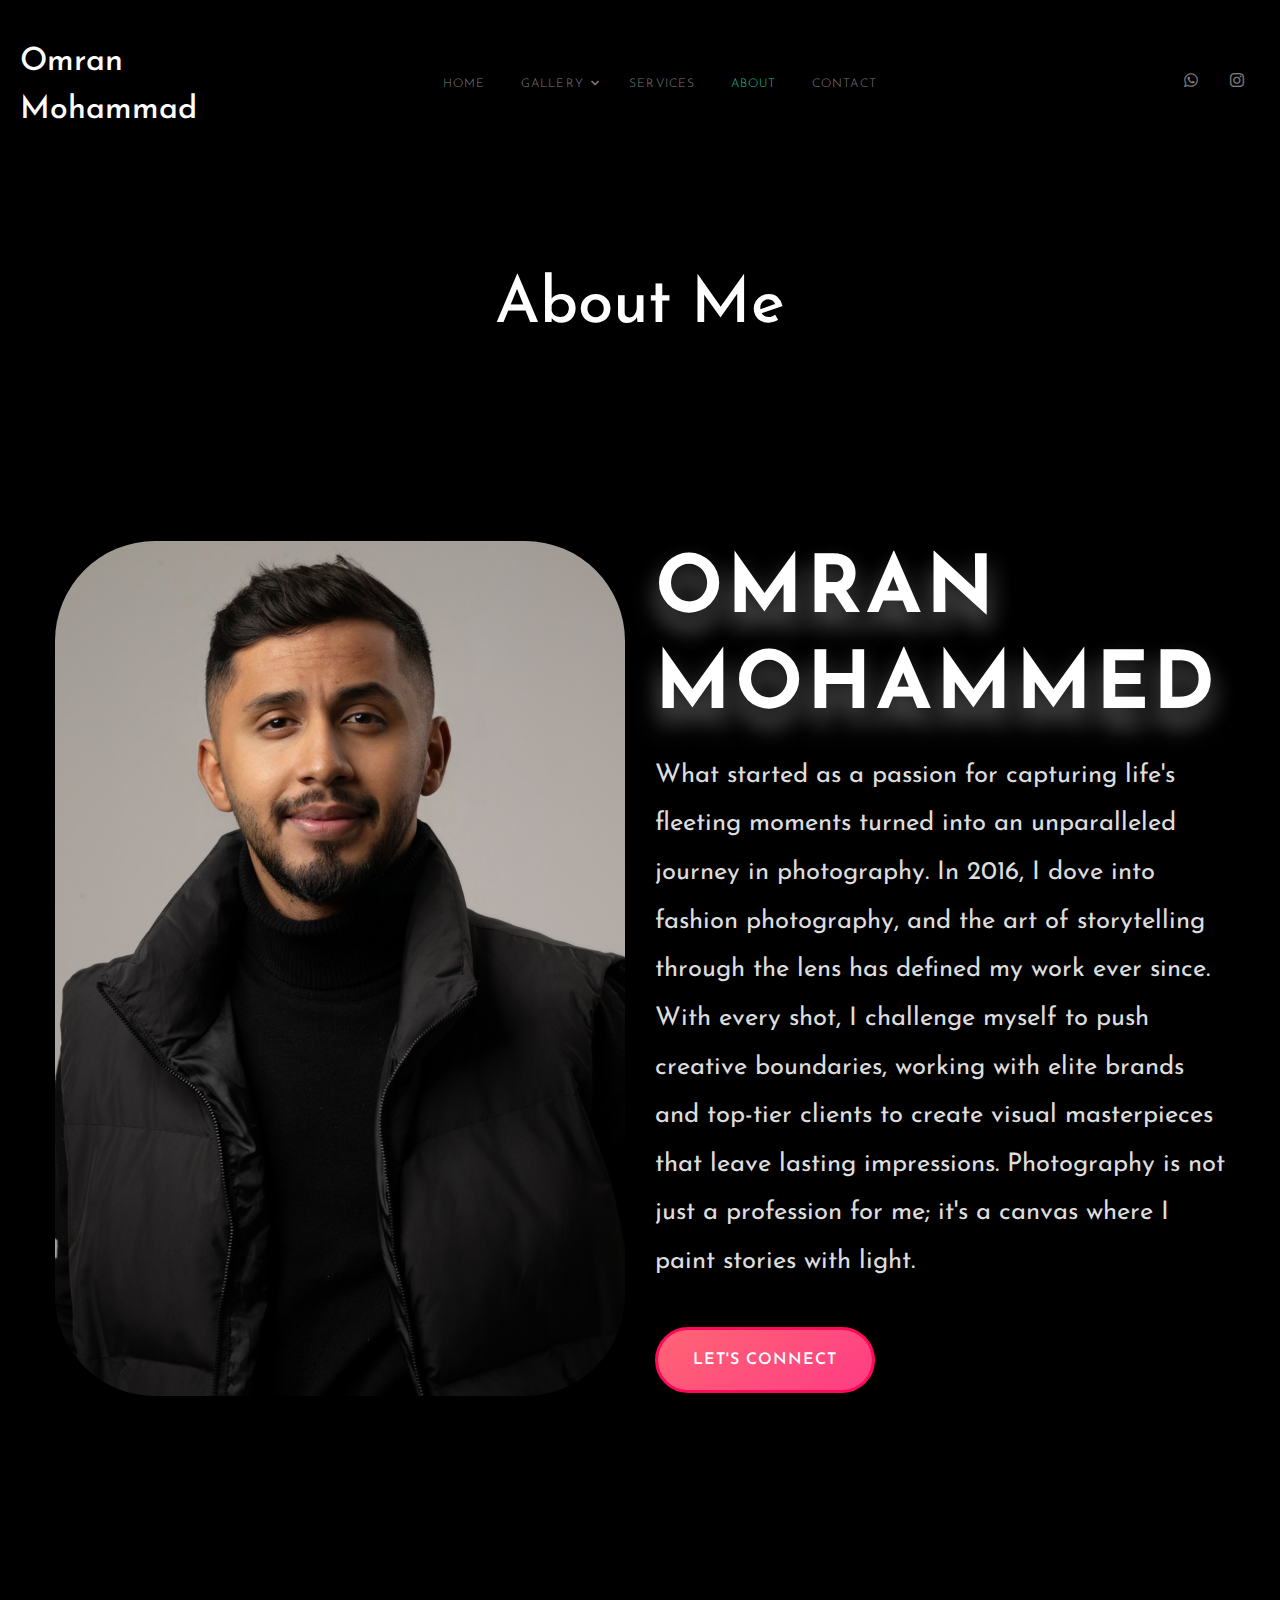
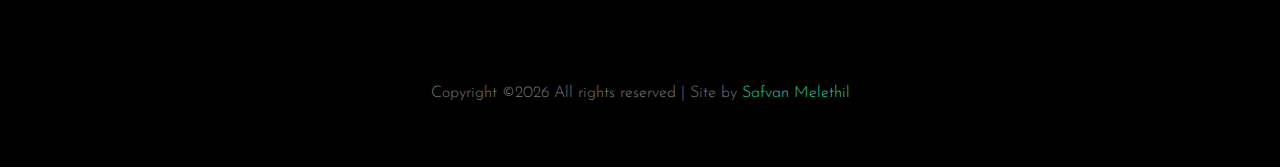
==== about.html @ 6a7360db "first commit" ====
<!DOCTYPE html>
<html lang="en">
<head>
  <title>Omran Mohammad</title>
  <meta charset="utf-8">
  <meta name="viewport" content="width=device-width, initial-scale=1, shrink-to-fit=no">

  <link href="https://fonts.googleapis.com/css2?family=Josefin+Sans:wght@400;700&family=Roboto+Mono:wght@400;700&display=swap" rel="stylesheet">
  <link rel="stylesheet" href="fonts/icomoon/style.css">

  <link rel="stylesheet" href="css/bootstrap.min.css">
  <link rel="stylesheet" href="css/magnific-popup.css">
  <link rel="stylesheet" href="css/jquery-ui.css">
  <link rel="stylesheet" href="css/owl.carousel.min.css">
  <link rel="stylesheet" href="css/owl.theme.default.min.css">

  <link rel="stylesheet" href="css/lightgallery.min.css">    

  <link rel="stylesheet" href="css/bootstrap-datepicker.css">

  <link rel="stylesheet" href="fonts/flaticon/font/flaticon.css">

  <link rel="stylesheet" href="css/swiper.css">

  <link rel="stylesheet" href="css/aos.css">

  <link rel="stylesheet" href="css/style.css">

</head>
<body>

  <div class="site-wrap">

    <div class="site-mobile-menu">
      <div class="site-mobile-menu-header">
        <div class="site-mobile-menu-close mt-3">
          <span class="icon-close2 js-menu-toggle"></span>
        </div>
      </div>
      <div class="site-mobile-menu-body"></div>
    </div>
    



    <header class="site-navbar py-3" role="banner">

      <div class="container-fluid">
        <div class="row align-items-center">

          <div class="col-6 col-xl-2" data-aos="fade-down">
            <h1 class="mb-0"><a href="index.html" class="text-white h2 mb-0">Omran Mohammad</a></h1>
          </div>
          <div class="col-10 col-md-8 d-none d-xl-block" data-aos="fade-down">
            <nav class="site-navigation position-relative text-right text-lg-center" role="navigation">

              <ul class="site-menu js-clone-nav mx-auto d-none d-lg-block">
                <li><a href="index.html">Home</a></li>
                <li class="has-children">
                  <a href="#">Gallery</a>
                  <ul class="dropdown">
                    <li><a href="beauty.html">Beauty</a></li>
                    <li><a href="commercial.html">Commercial</a></li>
                    <li><a href="coverage.html">Coverage</a></li>
                    <li><a href="editorial.html">Editorial</a></li>
                    <li><a href="portrait.html">Portrait</a></li>
                    <li><a href="studio.html">Studio</a></li>

                    
                   
                  </ul>
                </li>
                <li><a href="services.html">Services</a></li>
                <li class="active"><a href="about.html">About</a></li>
                <li><a href="contact.html">Contact</a></li>
              </ul>
            </nav>
          </div>

          <div class="col-6 col-xl-2 text-right" data-aos="fade-down">
            <div class="d-none d-xl-inline-block">
              <ul class="site-menu js-clone-nav ml-auto list-unstyled d-flex text-right mb-0" data-class="social">
                <li>
                  <a href="https://wa.me/+966545469322?text=Hi%20this%20is%20a%20work%20enquiry" class="pl-0 pr-3" target="_blank">
                    <span class="icon-whatsapp"></span>
                  </a>
                </li>
                <li>
                  <a href="https://www.instagram.com/omranphotographer/" class="pl-3 pr-3"><span class="icon-instagram"></span></a>
                </li>
              </ul>
            </div>

            <div class="d-inline-block d-xl-none ml-md-0 mr-auto py-3" style="position: relative; top: 3px;"><a href="#" class="site-menu-toggle js-menu-toggle text-black"><span class="icon-menu h3"></span></a></div>

          </div>

        </div>
      </div>
      
    </header>



    <div class="site-section"  data-aos="fade">
      <div class="container-fluid">

        <div class="row justify-content-center">

          <div class="col-md-7">
            <div class="row mb-5">
              <div class="col-12 ">
                <h2 class="site-section-heading text-center">About Me</h2>
              </div>
            </div>
          </div>

        </div>
        
        <section id="about" class="about-section">
          <div class="container">
              <div class="row align-items-center">
                  <div class="col-md-6 mb-4 mb-md-0">
                      <!-- Premium Photographer's Image with Stunning 3D Hover Effect -->
                      <div class="about-img-container">
                          <img src="omran.jpg" alt="Omran Mohammed Photography" class="img-fluid about-img">
                      </div>
                  </div>
                  <div class="col-md-6 ml-auto">
                      <!-- Bold, Artistic Headline -->
                      <h1 class="display-4 font-weight-bold mb-3 text-shadow wow fadeInUp" data-wow-delay="0.3s">
                          Omran Mohammed
                      </h1>
                      <p class="lead aboutp wow fadeInUp" data-wow-delay="0.6s">
                          What started as a passion for capturing life's fleeting moments turned into an unparalleled journey in photography. In 2016, I dove into fashion photography, and the art of storytelling through the lens has defined my work ever since. With every shot, I challenge myself to push creative boundaries, working with elite brands and top-tier clients to create visual masterpieces that leave lasting impressions. Photography is not just a profession for me; it's a canvas where I paint stories with light.
                      </p>
                      <div class="mt-4">
                          <!-- Ultra-Modern "Explore My Work" Button with Advanced Hover Effects -->
                          <a href="contact.html" class="btn btn-lg mt-3 fadeInBtn wow fadeInUp custom-btn" data-wow-delay="1s">
                              Let's Connect
                          </a>
                      </div>
                  </div>
              </div>
          </div>
      
          <!-- Elite Photography-Themed Background with Cinematic Effects -->
          <div id="photo-background" class="photo-background"></div>
      </section>
      
      <style>
          /* Main Section Styling with Luxurious, Premium Vibe */
          .about-section {
              position: relative;
              padding: 140px 0;
              background-color: #0d0d0d;
              color: #fff;
              text-align: center;
              overflow: hidden;
              border-radius: 20px;
              box-shadow: 0px 25px 80px rgba(0, 0, 0, 0.9);
              background: linear-gradient(150deg, rgba(0, 0, 0, 0.75), rgba(0, 0, 0, 1)), url('images/premium-background.jpg') no-repeat center center;
              background-size: cover;
              animation: gradientAnimation 10s ease-in-out infinite;
          }
      
          @keyframes gradientAnimation {
              0% {
                  background: linear-gradient(150deg, rgba(0, 0, 0, 0.75), rgba(0, 0, 0, 1)), url('images/premium-background.jpg');
              }
              50% {
                  background: linear-gradient(150deg, rgba(0, 0, 0, 0.85), rgba(0, 0, 0, 1)), url('images/alternate-background.jpg');
              }
              100% {
                  background: linear-gradient(150deg, rgba(0, 0, 0, 0.75), rgba(0, 0, 0, 1)), url('images/premium-background.jpg');
              }
          }
      
          /* Advanced 3D Background Animation with Depth Effect */
          .photo-background {
              position: absolute;
              top: 0;
              left: 0;
              right: 0;
              bottom: 0;
              background: url('images/elite-photographer-background.jpg') no-repeat center center;
              background-size: cover;
              opacity: 0.6;
              filter: brightness(0.5);
              z-index: -1;
              animation: depthEffect 6s infinite ease-in-out;
          }
      
          @keyframes depthEffect {
              0% {
                  transform: scale(1.2) translateZ(0);
                  opacity: 0.6;
              }
              50% {
                  transform: scale(1.1) translateZ(-30px);
                  opacity: 0.75;
              }
              100% {
                  transform: scale(1.2) translateZ(0);
                  opacity: 0.6;
              }
          }
      
          /* Typography Styling with Luxurious & Elegant Feel */
          .display-4 {
              font-size: 5rem;
              font-weight: 800;
              letter-spacing: 4px;
              color: #fff;
              text-shadow: 5px 5px 25px rgba(0, 0, 0, 0.7), 0 15px 25px rgba(255, 255, 255, 0.5);
              text-transform: uppercase;
              line-height: 1.2;
          }
      
          .lead {
              font-size: 1.6rem;
              line-height: 1.9;
              color: #ddd;
              max-width: 650px;
              margin: 0 auto;
              font-weight: 400;
          }
      
          /* Premium Hover Effects for Buttons with Liquid Motion */
          .custom-btn {
              background: linear-gradient(145deg, #ff4b5c, #ff1a70);
              color: #fff;
              border: 3px solid #ff0a58;
              padding: 18px 35px;
              border-radius: 50px;
              font-weight: 600;
              text-transform: uppercase;
              letter-spacing: 1px;
              box-shadow: 0 15px 50px rgba(0, 0, 0, 0.6);
              transition: all 0.5s ease;
              position: relative;
              overflow: hidden;
          }
      
          .custom-btn::after {
              content: '';
              position: absolute;
              top: 0;
              left: 0;
              width: 100%;
              height: 100%;
              background: rgba(255, 255, 255, 0.15);
              border-radius: 50px;
              transition: all 0.4s ease;
          }
      
          .custom-btn:hover {
              transform: translateY(-6px) scale(1.05);
              background: linear-gradient(145deg, #ff6a82, #ff3b93);
              box-shadow: 0px 25px 80px rgba(0, 0, 0, 0.7);
          }
      
          .custom-btn:active {
              transform: translateY(-2px) scale(1);
              background: linear-gradient(145deg, #ff1a70, #ff4b5c);
              box-shadow: 0px 10px 25px rgba(0, 0, 0, 0.4);
          }
      
         
      
          .about-img {
              border-radius: 100px;
              width: 100%;
              height: 100%;
              object-fit: cover;
              transition: transform 0.6s ease-in-out;
          }
      
          .about-img:hover {
              transform: scale(1.3) rotate(5deg);
              opacity: 0.95;
          }
      
          /* Animated Button Hover Transition */
          @keyframes fadeInBtn {
              0% {
                  opacity: 0;
                  transform: translateY(50px);
              }
              100% {
                  opacity: 1;
                  transform: translateY(0);
              }
          }
      
          /* Smooth Fade-In Animations for Elements */
          @keyframes fadeInUp {
              0% {
                  opacity: 0;
                  transform: translateY(70px);
              }
              100% {
                  opacity: 1;
                  transform: translateY(0);
              }
          }
      
          .about-section h1, .about-section p {
              animation: fadeInUp 2s ease-in-out;
          }
      
          .about-section .row {
              display: flex;
              justify-content: center;
              align-items: center;
              text-align: left;
          }
      
          .container {
              max-width: 1200px;
          }
      </style>
      
      
      </div>
    </div>

    <div class="footer py-4">
      <div class="container-fluid text-center">
        <p>
          
          Copyright &copy;<script data-cfasync="false" src="/cdn-cgi/scripts/5c5dd728/cloudflare-static/email-decode.min.js"></script><script>document.write(new Date().getFullYear());</script> All rights reserved | Site by <a href="https://safvanmelethil.github.io/portfolio/" target="_blank" >Safvan Melethil</a>
         
        </p>
      </div>
    </div>

    

    
    
  </div>

  <script src="js/jquery-3.3.1.min.js"></script>
  <script src="js/jquery-migrate-3.0.1.min.js"></script>
  <script src="js/jquery-ui.js"></script>
  <script src="js/popper.min.js"></script>
  <script src="js/bootstrap.min.js"></script>
  <script src="js/owl.carousel.min.js"></script>
  <script src="js/jquery.stellar.min.js"></script>
  <script src="js/jquery.countdown.min.js"></script>
  <script src="js/jquery.magnific-popup.min.js"></script>
  <script src="js/bootstrap-datepicker.min.js"></script>
  <script src="js/swiper.min.js"></script>
  <script src="js/aos.js"></script>

  <script src="js/picturefill.min.js"></script>
  <script src="js/lightgallery-all.min.js"></script>
  <script src="js/jquery.mousewheel.min.js"></script>

  <script src="js/main.js"></script>
  
  <script>
    $(document).ready(function(){
      $('#lightgallery').lightGallery();
    });
  </script>

</body>
</html>
---- fonts/icomoon/style.css ----
@font-face {
  font-family: 'icomoon';
  src:  url('fonts/icomoon.eot?10si43');
  src:  url('fonts/icomoon.eot?10si43#iefix') format('embedded-opentype'),
    url('fonts/icomoon.ttf?10si43') format('truetype'),
    url('fonts/icomoon.woff?10si43') format('woff'),
    url('fonts/icomoon.svg?10si43#icomoon') format('svg');
  font-weight: normal;
  font-style: normal;
}

[class^="icon-"], [class*=" icon-"] {
  /* use !important to prevent issues with browser extensions that change fonts */
  font-family: 'icomoon' !important;
  speak: none;
  font-style: normal;
  font-weight: normal;
  font-variant: normal;
  text-transform: none;
  line-height: 1;

  /* Better Font Rendering =========== */
  -webkit-font-smoothing: antialiased;
  -moz-osx-font-smoothing: grayscale;
}

.icon-asterisk:before {
  content: "\f069";
}
.icon-plus:before {
  content: "\f067";
}
.icon-question:before {
  content: "\f128";
}
.icon-minus:before {
  content: "\f068";
}
.icon-glass:before {
  content: "\f000";
}
.icon-music:before {
  content: "\f001";
}
.icon-search:before {
  content: "\f002";
}
.icon-envelope-o:before {
  content: "\f003";
}
.icon-heart:before {
  content: "\f004";
}
.icon-star:before {
  content: "\f005";
}
.icon-star-o:before {
  content: "\f006";
}
.icon-user:before {
  content: "\f007";
}
.icon-film:before {
  content: "\f008";
}
.icon-th-large:before {
  content: "\f009";
}
.icon-th:before {
  content: "\f00a";
}
.icon-th-list:before {
  content: "\f00b";
}
.icon-check:before {
  content: "\f00c";
}
.icon-close:before {
  content: "\f00d";
}
.icon-remove:before {
  content: "\f00d";
}
.icon-times:before {
  content: "\f00d";
}
.icon-search-plus:before {
  content: "\f00e";
}
.icon-search-minus:before {
  content: "\f010";
}
.icon-power-off:before {
  content: "\f011";
}
.icon-signal:before {
  content: "\f012";
}
.icon-cog:before {
  content: "\f013";
}
.icon-gear:before {
  content: "\f013";
}
.icon-trash-o:before {
  content: "\f014";
}
.icon-home:before {
  content: "\f015";
}
.icon-file-o:before {
  content: "\f016";
}
.icon-clock-o:before {
  content: "\f017";
}
.icon-road:before {
  content: "\f018";
}
.icon-download:before {
  content: "\f019";
}
.icon-arrow-circle-o-down:before {
  content: "\f01a";
}
.icon-arrow-circle-o-up:before {
  content: "\f01b";
}
.icon-inbox:before {
  content: "\f01c";
}
.icon-play-circle-o:before {
  content: "\f01d";
}
.icon-repeat:before {
  content: "\f01e";
}
.icon-rotate-right:before {
  content: "\f01e";
}
.icon-refresh:before {
  content: "\f021";
}
.icon-list-alt:before {
  content: "\f022";
}
.icon-lock:before {
  content: "\f023";
}
.icon-flag:before {
  content: "\f024";
}
.icon-headphones:before {
  content: "\f025";
}
.icon-volume-off:before {
  content: "\f026";
}
.icon-volume-down:before {
  content: "\f027";
}
.icon-volume-up:before {
  content: "\f028";
}
.icon-qrcode:before {
  content: "\f029";
}
.icon-barcode:before {
  content: "\f02a";
}
.icon-tag:before {
  content: "\f02b";
}
.icon-tags:before {
  content: "\f02c";
}
.icon-book:before {
  content: "\f02d";
}
.icon-bookmark:before {
  content: "\f02e";
}
.icon-print:before {
  content: "\f02f";
}
.icon-camera:before {
  content: "\f030";
}
.icon-font:before {
  content: "\f031";
}
.icon-bold:before {
  content: "\f032";
}
.icon-italic:before {
  content: "\f033";
}
.icon-text-height:before {
  content: "\f034";
}
.icon-text-width:before {
  content: "\f035";
}
.icon-align-left:before {
  content: "\f036";
}
.icon-align-center:before {
  content: "\f037";
}
.icon-align-right:before {
  content: "\f038";
}
.icon-align-justify:before {
  content: "\f039";
}
.icon-list:before {
  content: "\f03a";
}
.icon-dedent:before {
  content: "\f03b";
}
.icon-outdent:before {
  content: "\f03b";
}
.icon-indent:before {
  content: "\f03c";
}
.icon-video-camera:before {
  content: "\f03d";
}
.icon-image:before {
  content: "\f03e";
}
.icon-photo:before {
  content: "\f03e";
}
.icon-picture-o:before {
  content: "\f03e";
}
.icon-pencil:before {
  content: "\f040";
}
.icon-map-marker:before {
  content: "\f041";
}
.icon-adjust:before {
  content: "\f042";
}
.icon-tint:before {
  content: "\f043";
}
.icon-edit:before {
  content: "\f044";
}
.icon-pencil-square-o:before {
  content: "\f044";
}
.icon-share-square-o:before {
  content: "\f045";
}
.icon-check-square-o:before {
  content: "\f046";
}
.icon-arrows:before {
  content: "\f047";
}
.icon-step-backward:before {
  content: "\f048";
}
.icon-fast-backward:before {
  content: "\f049";
}
.icon-backward:before {
  content: "\f04a";
}
.icon-play:before {
  content: "\f04b";
}
.icon-pause:before {
  content: "\f04c";
}
.icon-stop:before {
  content: "\f04d";
}
.icon-forward:before {
  content: "\f04e";
}
.icon-fast-forward:before {
  content: "\f050";
}
.icon-step-forward:before {
  content: "\f051";
}
.icon-eject:before {
  content: "\f052";
}
.icon-chevron-left:before {
  content: "\f053";
}
.icon-chevron-right:before {
  content: "\f054";
}
.icon-plus-circle:before {
  content: "\f055";
}
.icon-minus-circle:before {
  content: "\f056";
}
.icon-times-circle:before {
  content: "\f057";
}
.icon-check-circle:before {
  content: "\f058";
}
.icon-question-circle:before {
  content: "\f059";
}
.icon-info-circle:before {
  content: "\f05a";
}
.icon-crosshairs:before {
  content: "\f05b";
}
.icon-times-circle-o:before {
  content: "\f05c";
}
.icon-check-circle-o:before {
  content: "\f05d";
}
.icon-ban:before {
  content: "\f05e";
}
.icon-arrow-left:before {
  content: "\f060";
}
.icon-arrow-right:before {
  content: "\f061";
}
.icon-arrow-up:before {
  content: "\f062";
}
.icon-arrow-down:before {
  content: "\f063";
}
.icon-mail-forward:before {
  content: "\f064";
}
.icon-share:before {
  content: "\f064";
}
.icon-expand:before {
  content: "\f065";
}
.icon-compress:before {
  content: "\f066";
}
.icon-exclamation-circle:before {
  content: "\f06a";
}
.icon-gift:before {
  content: "\f06b";
}
.icon-leaf:before {
  content: "\f06c";
}
.icon-fire:before {
  content: "\f06d";
}
.icon-eye:before {
  content: "\f06e";
}
.icon-eye-slash:before {
  content: "\f070";
}
.icon-exclamation-triangle:before {
  content: "\f071";
}
.icon-warning:before {
  content: "\f071";
}
.icon-plane:before {
  content: "\f072";
}
.icon-calendar:before {
  content: "\f073";
}
.icon-random:before {
  content: "\f074";
}
.icon-comment:before {
  content: "\f075";
}
.icon-magnet:before {
  content: "\f076";
}
.icon-chevron-up:before {
  content: "\f077";
}
.icon-chevron-down:before {
  content: "\f078";
}
.icon-retweet:before {
  content: "\f079";
}
.icon-shopping-cart:before {
  content: "\f07a";
}
.icon-folder:before {
  content: "\f07b";
}
.icon-folder-open:before {
  content: "\f07c";
}
.icon-arrows-v:before {
  content: "\f07d";
}
.icon-arrows-h:before {
  content: "\f07e";
}
.icon-bar-chart:before {
  content: "\f080";
}
.icon-bar-chart-o:before {
  content: "\f080";
}
.icon-twitter-square:before {
  content: "\f081";
}
.icon-facebook-square:before {
  content: "\f082";
}
.icon-camera-retro:before {
  content: "\f083";
}
.icon-key:before {
  content: "\f084";
}
.icon-cogs:before {
  content: "\f085";
}
.icon-gears:before {
  content: "\f085";
}
.icon-comments:before {
  content: "\f086";
}
.icon-thumbs-o-up:before {
  content: "\f087";
}
.icon-thumbs-o-down:before {
  content: "\f088";
}
.icon-star-half:before {
  content: "\f089";
}
.icon-heart-o:before {
  content: "\f08a";
}
.icon-sign-out:before {
  content: "\f08b";
}
.icon-linkedin-square:before {
  content: "\f08c";
}
.icon-thumb-tack:before {
  content: "\f08d";
}
.icon-external-link:before {
  content: "\f08e";
}
.icon-sign-in:before {
  content: "\f090";
}
.icon-trophy:before {
  content: "\f091";
}
.icon-github-square:before {
  content: "\f092";
}
.icon-upload:before {
  content: "\f093";
}
.icon-lemon-o:before {
  content: "\f094";
}
.icon-phone:before {
  content: "\f095";
}
.icon-square-o:before {
  content: "\f096";
}
.icon-bookmark-o:before {
  content: "\f097";
}
.icon-phone-square:before {
  content: "\f098";
}
.icon-twitter:before {
  content: "\f099";
}
.icon-facebook:before {
  content: "\f09a";
}
.icon-facebook-f:before {
  content: "\f09a";
}
.icon-github:before {
  content: "\f09b";
}
.icon-unlock:before {
  content: "\f09c";
}
.icon-credit-card:before {
  content: "\f09d";
}
.icon-feed:before {
  content: "\f09e";
}
.icon-rss:before {
  content: "\f09e";
}
.icon-hdd-o:before {
  content: "\f0a0";
}
.icon-bullhorn:before {
  content: "\f0a1";
}
.icon-bell-o:before {
  content: "\f0a2";
}
.icon-certificate:before {
  content: "\f0a3";
}
.icon-hand-o-right:before {
  content: "\f0a4";
}
.icon-hand-o-left:before {
  content: "\f0a5";
}
.icon-hand-o-up:before {
  content: "\f0a6";
}
.icon-hand-o-down:before {
  content: "\f0a7";
}
.icon-arrow-circle-left:before {
  content: "\f0a8";
}
.icon-arrow-circle-right:before {
  content: "\f0a9";
}
.icon-arrow-circle-up:before {
  content: "\f0aa";
}
.icon-arrow-circle-down:before {
  content: "\f0ab";
}
.icon-globe:before {
  content: "\f0ac";
}
.icon-wrench:before {
  content: "\f0ad";
}
.icon-tasks:before {
  content: "\f0ae";
}
.icon-filter:before {
  content: "\f0b0";
}
.icon-briefcase:before {
  content: "\f0b1";
}
.icon-arrows-alt:before {
  content: "\f0b2";
}
.icon-group:before {
  content: "\f0c0";
}
.icon-users:before {
  content: "\f0c0";
}
.icon-chain:before {
  content: "\f0c1";
}
.icon-link:before {
  content: "\f0c1";
}
.icon-cloud:before {
  content: "\f0c2";
}
.icon-flask:before {
  content: "\f0c3";
}
.icon-cut:before {
  content: "\f0c4";
}
.icon-scissors:before {
  content: "\f0c4";
}
.icon-copy:before {
  content: "\f0c5";
}
.icon-files-o:before {
  content: "\f0c5";
}
.icon-paperclip:before {
  content: "\f0c6";
}
.icon-floppy-o:before {
  content: "\f0c7";
}
.icon-save:before {
  content: "\f0c7";
}
.icon-square:before {
  content: "\f0c8";
}
.icon-bars:before {
  content: "\f0c9";
}
.icon-navicon:before {
  content: "\f0c9";
}
.icon-reorder:before {
  content: "\f0c9";
}
.icon-list-ul:before {
  content: "\f0ca";
}
.icon-list-ol:before {
  content: "\f0cb";
}
.icon-strikethrough:before {
  content: "\f0cc";
}
.icon-underline:before {
  content: "\f0cd";
}
.icon-table:before {
  content: "\f0ce";
}
.icon-magic:before {
  content: "\f0d0";
}
.icon-truck:before {
  content: "\f0d1";
}
.icon-pinterest:before {
  content: "\f0d2";
}
.icon-pinterest-square:before {
  content: "\f0d3";
}
.icon-google-plus-square:before {
  content: "\f0d4";
}
.icon-google-plus:before {
  content: "\f0d5";
}
.icon-money:before {
  content: "\f0d6";
}
.icon-caret-down:before {
  content: "\f0d7";
}
.icon-caret-up:before {
  content: "\f0d8";
}
.icon-caret-left:before {
  content: "\f0d9";
}
.icon-caret-right:before {
  content: "\f0da";
}
.icon-columns:before {
  content: "\f0db";
}
.icon-sort:before {
  content: "\f0dc";
}
.icon-unsorted:before {
  content: "\f0dc";
}
.icon-sort-desc:before {
  content: "\f0dd";
}
.icon-sort-down:before {
  content: "\f0dd";
}
.icon-sort-asc:before {
  content: "\f0de";
}
.icon-sort-up:before {
  content: "\f0de";
}
.icon-envelope:before {
  content: "\f0e0";
}
.icon-linkedin:before {
  content: "\f0e1";
}
.icon-rotate-left:before {
  content: "\f0e2";
}
.icon-undo:before {
  content: "\f0e2";
}
.icon-gavel:before {
  content: "\f0e3";
}
.icon-legal:before {
  content: "\f0e3";
}
.icon-dashboard:before {
  content: "\f0e4";
}
.icon-tachometer:before {
  content: "\f0e4";
}
.icon-comment-o:before {
  content: "\f0e5";
}
.icon-comments-o:before {
  content: "\f0e6";
}
.icon-bolt:before {
  content: "\f0e7";
}
.icon-flash:before {
  content: "\f0e7";
}
.icon-sitemap:before {
  content: "\f0e8";
}
.icon-umbrella:before {
  content: "\f0e9";
}
.icon-clipboard:before {
  content: "\f0ea";
}
.icon-paste:before {
  content: "\f0ea";
}
.icon-lightbulb-o:before {
  content: "\f0eb";
}
.icon-exchange:before {
  content: "\f0ec";
}
.icon-cloud-download:before {
  content: "\f0ed";
}
.icon-cloud-upload:before {
  content: "\f0ee";
}
.icon-user-md:before {
  content: "\f0f0";
}
.icon-stethoscope:before {
  content: "\f0f1";
}
.icon-suitcase:before {
  content: "\f0f2";
}
.icon-bell:before {
  content: "\f0f3";
}
.icon-coffee:before {
  content: "\f0f4";
}
.icon-cutlery:before {
  content: "\f0f5";
}
.icon-file-text-o:before {
  content: "\f0f6";
}
.icon-building-o:before {
  content: "\f0f7";
}
.icon-hospital-o:before {
  content: "\f0f8";
}
.icon-ambulance:before {
  content: "\f0f9";
}
.icon-medkit:before {
  content: "\f0fa";
}
.icon-fighter-jet:before {
  content: "\f0fb";
}
.icon-beer:before {
  content: "\f0fc";
}
.icon-h-square:before {
  content: "\f0fd";
}
.icon-plus-square:before {
  content: "\f0fe";
}
.icon-angle-double-left:before {
  content: "\f100";
}
.icon-angle-double-right:before {
  content: "\f101";
}
.icon-angle-double-up:before {
  content: "\f102";
}
.icon-angle-double-down:before {
  content: "\f103";
}
.icon-angle-left:before {
  content: "\f104";
}
.icon-angle-right:before {
  content: "\f105";
}
.icon-angle-up:before {
  content: "\f106";
}
.icon-angle-down:before {
  content: "\f107";
}
.icon-desktop:before {
  content: "\f108";
}
.icon-laptop:before {
  content: "\f109";
}
.icon-tablet:before {
  content: "\f10a";
}
.icon-mobile:before {
  content: "\f10b";
}
.icon-mobile-phone:before {
  content: "\f10b";
}
.icon-circle-o:before {
  content: "\f10c";
}
.icon-quote-left:before {
  content: "\f10d";
}
.icon-quote-right:before {
  content: "\f10e";
}
.icon-spinner:before {
  content: "\f110";
}
.icon-circle:before {
  content: "\f111";
}
.icon-mail-reply:before {
  content: "\f112";
}
.icon-reply:before {
  content: "\f112";
}
.icon-github-alt:before {
  content: "\f113";
}
.icon-folder-o:before {
  content: "\f114";
}
.icon-folder-open-o:before {
  content: "\f115";
}
.icon-smile-o:before {
  content: "\f118";
}
.icon-frown-o:before {
  content: "\f119";
}
.icon-meh-o:before {
  content: "\f11a";
}
.icon-gamepad:before {
  content: "\f11b";
}
.icon-keyboard-o:before {
  content: "\f11c";
}
.icon-flag-o:before {
  content: "\f11d";
}
.icon-flag-checkered:before {
  content: "\f11e";
}
.icon-terminal:before {
  content: "\f120";
}
.icon-code:before {
  content: "\f121";
}
.icon-mail-reply-all:before {
  content: "\f122";
}
.icon-reply-all:before {
  content: "\f122";
}
.icon-star-half-empty:before {
  content: "\f123";
}
.icon-star-half-full:before {
  content: "\f123";
}
.icon-star-half-o:before {
  content: "\f123";
}
.icon-location-arrow:before {
  content: "\f124";
}
.icon-crop:before {
  content: "\f125";
}
.icon-code-fork:before {
  content: "\f126";
}
.icon-chain-broken:before {
  content: "\f127";
}
.icon-unlink:before {
  content: "\f127";
}
.icon-info:before {
  content: "\f129";
}
.icon-exclamation:before {
  content: "\f12a";
}
.icon-superscript:before {
  content: "\f12b";
}
.icon-subscript:before {
  content: "\f12c";
}
.icon-eraser:before {
  content: "\f12d";
}
.icon-puzzle-piece:before {
  content: "\f12e";
}
.icon-microphone:before {
  content: "\f130";
}
.icon-microphone-slash:before {
  content: "\f131";
}
.icon-shield:before {
  content: "\f132";
}
.icon-calendar-o:before {
  content: "\f133";
}
.icon-fire-extinguisher:before {
  content: "\f134";
}
.icon-rocket:before {
  content: "\f135";
}
.icon-maxcdn:before {
  content: "\f136";
}
.icon-chevron-circle-left:before {
  content: "\f137";
}
.icon-chevron-circle-right:before {
  content: "\f138";
}
.icon-chevron-circle-up:before {
  content: "\f139";
}
.icon-chevron-circle-down:before {
  content: "\f13a";
}
.icon-html5:before {
  content: "\f13b";
}
.icon-css3:before {
  content: "\f13c";
}
.icon-anchor:before {
  content: "\f13d";
}
.icon-unlock-alt:before {
  content: "\f13e";
}
.icon-bullseye:before {
  content: "\f140";
}
.icon-ellipsis-h:before {
  content: "\f141";
}
.icon-ellipsis-v:before {
  content: "\f142";
}
.icon-rss-square:before {
  content: "\f143";
}
.icon-play-circle:before {
  content: "\f144";
}
.icon-ticket:before {
  content: "\f145";
}
.icon-minus-square:before {
  content: "\f146";
}
.icon-minus-square-o:before {
  content: "\f147";
}
.icon-level-up:before {
  content: "\f148";
}
.icon-level-down:before {
  content: "\f149";
}
.icon-check-square:before {
  content: "\f14a";
}
.icon-pencil-square:before {
  content: "\f14b";
}
.icon-external-link-square:before {
  content: "\f14c";
}
.icon-share-square:before {
  content: "\f14d";
}
.icon-compass:before {
  content: "\f14e";
}
.icon-caret-square-o-down:before {
  content: "\f150";
}
.icon-toggle-down:before {
  content: "\f150";
}
.icon-caret-square-o-up:before {
  content: "\f151";
}
.icon-toggle-up:before {
  content: "\f151";
}
.icon-caret-square-o-right:before {
  content: "\f152";
}
.icon-toggle-right:before {
  content: "\f152";
}
.icon-eur:before {
  content: "\f153";
}
.icon-euro:before {
  content: "\f153";
}
.icon-gbp:before {
  content: "\f154";
}
.icon-dollar:before {
  content: "\f155";
}
.icon-usd:before {
  content: "\f155";
}
.icon-inr:before {
  content: "\f156";
}
.icon-rupee:before {
  content: "\f156";
}
.icon-cny:before {
  content: "\f157";
}
.icon-jpy:before {
  content: "\f157";
}
.icon-rmb:before {
  content: "\f157";
}
.icon-yen:before {
  content: "\f157";
}
.icon-rouble:before {
  content: "\f158";
}
.icon-rub:before {
  content: "\f158";
}
.icon-ruble:before {
  content: "\f158";
}
.icon-krw:before {
  content: "\f159";
}
.icon-won:before {
  content: "\f159";
}
.icon-bitcoin:before {
  content: "\f15a";
}
.icon-btc:before {
  content: "\f15a";
}
.icon-file:before {
  content: "\f15b";
}
.icon-file-text:before {
  content: "\f15c";
}
.icon-sort-alpha-asc:before {
  content: "\f15d";
}
.icon-sort-alpha-desc:before {
  content: "\f15e";
}
.icon-sort-amount-asc:before {
  content: "\f160";
}
.icon-sort-amount-desc:before {
  content: "\f161";
}
.icon-sort-numeric-asc:before {
  content: "\f162";
}
.icon-sort-numeric-desc:before {
  content: "\f163";
}
.icon-thumbs-up:before {
  content: "\f164";
}
.icon-thumbs-down:before {
  content: "\f165";
}
.icon-youtube-square:before {
  content: "\f166";
}
.icon-youtube:before {
  content: "\f167";
}
.icon-xing:before {
  content: "\f168";
}
.icon-xing-square:before {
  content: "\f169";
}
.icon-youtube-play:before {
  content: "\f16a";
}
.icon-dropbox:before {
  content: "\f16b";
}
.icon-stack-overflow:before {
  content: "\f16c";
}
.icon-instagram:before {
  content: "\f16d";
}
.icon-flickr:before {
  content: "\f16e";
}
.icon-adn:before {
  content: "\f170";
}
.icon-bitbucket:before {
  content: "\f171";
}
.icon-bitbucket-square:before {
  content: "\f172";
}
.icon-tumblr:before {
  content: "\f173";
}
.icon-tumblr-square:before {
  content: "\f174";
}
.icon-long-arrow-down:before {
  content: "\f175";
}
.icon-long-arrow-up:before {
  content: "\f176";
}
.icon-long-arrow-left:before {
  content: "\f177";
}
.icon-long-arrow-right:before {
  content: "\f178";
}
.icon-apple:before {
  content: "\f179";
}
.icon-windows:before {
  content: "\f17a";
}
.icon-android:before {
  content: "\f17b";
}
.icon-linux:before {
  content: "\f17c";
}
.icon-dribbble:before {
  content: "\f17d";
}
.icon-skype:before {
  content: "\f17e";
}
.icon-foursquare:before {
  content: "\f180";
}
.icon-trello:before {
  content: "\f181";
}
.icon-female:before {
  content: "\f182";
}
.icon-male:before {
  content: "\f183";
}
.icon-gittip:before {
  content: "\f184";
}
.icon-gratipay:before {
  content: "\f184";
}
.icon-sun-o:before {
  content: "\f185";
}
.icon-moon-o:before {
  content: "\f186";
}
.icon-archive:before {
  content: "\f187";
}
.icon-bug:before {
  content: "\f188";
}
.icon-vk:before {
  content: "\f189";
}
.icon-weibo:before {
  content: "\f18a";
}
.icon-renren:before {
  content: "\f18b";
}
.icon-pagelines:before {
  content: "\f18c";
}
.icon-stack-exchange:before {
  content: "\f18d";
}
.icon-arrow-circle-o-right:before {
  content: "\f18e";
}
.icon-arrow-circle-o-left:before {
  content: "\f190";
}
.icon-caret-square-o-left:before {
  content: "\f191";
}
.icon-toggle-left:before {
  content: "\f191";
}
.icon-dot-circle-o:before {
  content: "\f192";
}
.icon-wheelchair:before {
  content: "\f193";
}
.icon-vimeo-square:before {
  content: "\f194";
}
.icon-try:before {
  content: "\f195";
}
.icon-turkish-lira:before {
  content: "\f195";
}
.icon-plus-square-o:before {
  content: "\f196";
}
.icon-space-shuttle:before {
  content: "\f197";
}
.icon-slack:before {
  content: "\f198";
}
.icon-envelope-square:before {
  content: "\f199";
}
.icon-wordpress:before {
  content: "\f19a";
}
.icon-openid:before {
  content: "\f19b";
}
.icon-bank:before {
  content: "\f19c";
}
.icon-institution:before {
  content: "\f19c";
}
.icon-university:before {
  content: "\f19c";
}
.icon-graduation-cap:before {
  content: "\f19d";
}
.icon-mortar-board:before {
  content: "\f19d";
}
.icon-yahoo:before {
  content: "\f19e";
}
.icon-google:before {
  content: "\f1a0";
}
.icon-reddit:before {
  content: "\f1a1";
}
.icon-reddit-square:before {
  content: "\f1a2";
}
.icon-stumbleupon-circle:before {
  content: "\f1a3";
}
.icon-stumbleupon:before {
  content: "\f1a4";
}
.icon-delicious:before {
  content: "\f1a5";
}
.icon-digg:before {
  content: "\f1a6";
}
.icon-pied-piper-pp:before {
  content: "\f1a7";
}
.icon-pied-piper-alt:before {
  content: "\f1a8";
}
.icon-drupal:before {
  content: "\f1a9";
}
.icon-joomla:before {
  content: "\f1aa";
}
.icon-language:before {
  content: "\f1ab";
}
.icon-fax:before {
  content: "\f1ac";
}
.icon-building:before {
  content: "\f1ad";
}
.icon-child:before {
  content: "\f1ae";
}
.icon-paw:before {
  content: "\f1b0";
}
.icon-spoon:before {
  content: "\f1b1";
}
.icon-cube:before {
  content: "\f1b2";
}
.icon-cubes:before {
  content: "\f1b3";
}
.icon-behance:before {
  content: "\f1b4";
}
.icon-behance-square:before {
  content: "\f1b5";
}
.icon-steam:before {
  content: "\f1b6";
}
.icon-steam-square:before {
  content: "\f1b7";
}
.icon-recycle:before {
  content: "\f1b8";
}
.icon-automobile:before {
  content: "\f1b9";
}
.icon-car:before {
  content: "\f1b9";
}
.icon-cab:before {
  content: "\f1ba";
}
.icon-taxi:before {
  content: "\f1ba";
}
.icon-tree:before {
  content: "\f1bb";
}
.icon-spotify:before {
  content: "\f1bc";
}
.icon-deviantart:before {
  content: "\f1bd";
}
.icon-soundcloud:before {
  content: "\f1be";
}
.icon-database:before {
  content: "\f1c0";
}
.icon-file-pdf-o:before {
  content: "\f1c1";
}
.icon-file-word-o:before {
  content: "\f1c2";
}
.icon-file-excel-o:before {
  content: "\f1c3";
}
.icon-file-powerpoint-o:before {
  content: "\f1c4";
}
.icon-file-image-o:before {
  content: "\f1c5";
}
.icon-file-photo-o:before {
  content: "\f1c5";
}
.icon-file-picture-o:before {
  content: "\f1c5";
}
.icon-file-archive-o:before {
  content: "\f1c6";
}
.icon-file-zip-o:before {
  content: "\f1c6";
}
.icon-file-audio-o:before {
  content: "\f1c7";
}
.icon-file-sound-o:before {
  content: "\f1c7";
}
.icon-file-movie-o:before {
  content: "\f1c8";
}
.icon-file-video-o:before {
  content: "\f1c8";
}
.icon-file-code-o:before {
  content: "\f1c9";
}
.icon-vine:before {
  content: "\f1ca";
}
.icon-codepen:before {
  content: "\f1cb";
}
.icon-jsfiddle:before {
  content: "\f1cc";
}
.icon-life-bouy:before {
  content: "\f1cd";
}
.icon-life-buoy:before {
  content: "\f1cd";
}
.icon-life-ring:before {
  content: "\f1cd";
}
.icon-life-saver:before {
  content: "\f1cd";
}
.icon-support:before {
  content: "\f1cd";
}
.icon-circle-o-notch:before {
  content: "\f1ce";
}
.icon-ra:before {
  content: "\f1d0";
}
.icon-rebel:before {
  content: "\f1d0";
}
.icon-resistance:before {
  content: "\f1d0";
}
.icon-empire:before {
  content: "\f1d1";
}
.icon-ge:before {
  content: "\f1d1";
}
.icon-git-square:before {
  content: "\f1d2";
}
.icon-git:before {
  content: "\f1d3";
}
.icon-hacker-news:before {
  content: "\f1d4";
}
.icon-y-combinator-square:before {
  content: "\f1d4";
}
.icon-yc-square:before {
  content: "\f1d4";
}
.icon-tencent-weibo:before {
  content: "\f1d5";
}
.icon-qq:before {
  content: "\f1d6";
}
.icon-wechat:before {
  content: "\f1d7";
}
.icon-weixin:before {
  content: "\f1d7";
}
.icon-paper-plane:before {
  content: "\f1d8";
}
.icon-send:before {
  content: "\f1d8";
}
.icon-paper-plane-o:before {
  content: "\f1d9";
}
.icon-send-o:before {
  content: "\f1d9";
}
.icon-history:before {
  content: "\f1da";
}
.icon-circle-thin:before {
  content: "\f1db";
}
.icon-header:before {
  content: "\f1dc";
}
.icon-paragraph:before {
  content: "\f1dd";
}
.icon-sliders:before {
  content: "\f1de";
}
.icon-share-alt:before {
  content: "\f1e0";
}
.icon-share-alt-square:before {
  content: "\f1e1";
}
.icon-bomb:before {
  content: "\f1e2";
}
.icon-futbol-o:before {
  content: "\f1e3";
}
.icon-soccer-ball-o:before {
  content: "\f1e3";
}
.icon-tty:before {
  content: "\f1e4";
}
.icon-binoculars:before {
  content: "\f1e5";
}
.icon-plug:before {
  content: "\f1e6";
}
.icon-slideshare:before {
  content: "\f1e7";
}
.icon-twitch:before {
  content: "\f1e8";
}
.icon-yelp:before {
  content: "\f1e9";
}
.icon-newspaper-o:before {
  content: "\f1ea";
}
.icon-wifi:before {
  content: "\f1eb";
}
.icon-calculator:before {
  content: "\f1ec";
}
.icon-paypal:before {
  content: "\f1ed";
}
.icon-google-wallet:before {
  content: "\f1ee";
}
.icon-cc-visa:before {
  content: "\f1f0";
}
.icon-cc-mastercard:before {
  content: "\f1f1";
}
.icon-cc-discover:before {
  content: "\f1f2";
}
.icon-cc-amex:before {
  content: "\f1f3";
}
.icon-cc-paypal:before {
  content: "\f1f4";
}
.icon-cc-stripe:before {
  content: "\f1f5";
}
.icon-bell-slash:before {
  content: "\f1f6";
}
.icon-bell-slash-o:before {
  content: "\f1f7";
}
.icon-trash:before {
  content: "\f1f8";
}
.icon-copyright:before {
  content: "\f1f9";
}
.icon-at:before {
  content: "\f1fa";
}
.icon-eyedropper:before {
  content: "\f1fb";
}
.icon-paint-brush:before {
  content: "\f1fc";
}
.icon-birthday-cake:before {
  content: "\f1fd";
}
.icon-area-chart:before {
  content: "\f1fe";
}
.icon-pie-chart:before {
  content: "\f200";
}
.icon-line-chart:before {
  content: "\f201";
}
.icon-lastfm:before {
  content: "\f202";
}
.icon-lastfm-square:before {
  content: "\f203";
}
.icon-toggle-off:before {
  content: "\f204";
}
.icon-toggle-on:before {
  content: "\f205";
}
.icon-bicycle:before {
  content: "\f206";
}
.icon-bus:before {
  content: "\f207";
}
.icon-ioxhost:before {
  content: "\f208";
}
.icon-angellist:before {
  content: "\f209";
}
.icon-cc:before {
  content: "\f20a";
}
.icon-ils:before {
  content: "\f20b";
}
.icon-shekel:before {
  content: "\f20b";
}
.icon-sheqel:before {
  content: "\f20b";
}
.icon-meanpath:before {
  content: "\f20c";
}
.icon-buysellads:before {
  content: "\f20d";
}
.icon-connectdevelop:before {
  content: "\f20e";
}
.icon-dashcube:before {
  content: "\f210";
}
.icon-forumbee:before {
  content: "\f211";
}
.icon-leanpub:before {
  content: "\f212";
}
.icon-sellsy:before {
  content: "\f213";
}
.icon-shirtsinbulk:before {
  content: "\f214";
}
.icon-simplybuilt:before {
  content: "\f215";
}
.icon-skyatlas:before {
  content: "\f216";
}
.icon-cart-plus:before {
  content: "\f217";
}
.icon-cart-arrow-down:before {
  content: "\f218";
}
.icon-diamond:before {
  content: "\f219";
}
.icon-ship:before {
  content: "\f21a";
}
.icon-user-secret:before {
  content: "\f21b";
}
.icon-motorcycle:before {
  content: "\f21c";
}
.icon-street-view:before {
  content: "\f21d";
}
.icon-heartbeat:before {
  content: "\f21e";
}
.icon-venus:before {
  content: "\f221";
}
.icon-mars:before {
  content: "\f222";
}
.icon-mercury:before {
  content: "\f223";
}
.icon-intersex:before {
  content: "\f224";
}
.icon-transgender:before {
  content: "\f224";
}
.icon-transgender-alt:before {
  content: "\f225";
}
.icon-venus-double:before {
  content: "\f226";
}
.icon-mars-double:before {
  content: "\f227";
}
.icon-venus-mars:before {
  content: "\f228";
}
.icon-mars-stroke:before {
  content: "\f229";
}
.icon-mars-stroke-v:before {
  content: "\f22a";
}
.icon-mars-stroke-h:before {
  content: "\f22b";
}
.icon-neuter:before {
  content: "\f22c";
}
.icon-genderless:before {
  content: "\f22d";
}
.icon-facebook-official:before {
  content: "\f230";
}
.icon-pinterest-p:before {
  content: "\f231";
}
.icon-whatsapp:before {
  content: "\f232";
}
.icon-server:before {
  content: "\f233";
}
.icon-user-plus:before {
  content: "\f234";
}
.icon-user-times:before {
  content: "\f235";
}
.icon-bed:before {
  content: "\f236";
}
.icon-hotel:before {
  content: "\f236";
}
.icon-viacoin:before {
  content: "\f237";
}
.icon-train:before {
  content: "\f238";
}
.icon-subway:before {
  content: "\f239";
}
.icon-medium:before {
  content: "\f23a";
}
.icon-y-combinator:before {
  content: "\f23b";
}
.icon-yc:before {
  content: "\f23b";
}
.icon-optin-monster:before {
  content: "\f23c";
}
.icon-opencart:before {
  content: "\f23d";
}
.icon-expeditedssl:before {
  content: "\f23e";
}
.icon-battery:before {
  content: "\f240";
}
.icon-battery-4:before {
  content: "\f240";
}
.icon-battery-full:before {
  content: "\f240";
}
.icon-battery-3:before {
  content: "\f241";
}
.icon-battery-three-quarters:before {
  content: "\f241";
}
.icon-battery-2:before {
  content: "\f242";
}
.icon-battery-half:before {
  content: "\f242";
}
.icon-battery-1:before {
  content: "\f243";
}
.icon-battery-quarter:before {
  content: "\f243";
}
.icon-battery-0:before {
  content: "\f244";
}
.icon-battery-empty:before {
  content: "\f244";
}
.icon-mouse-pointer:before {
  content: "\f245";
}
.icon-i-cursor:before {
  content: "\f246";
}
.icon-object-group:before {
  content: "\f247";
}
.icon-object-ungroup:before {
  content: "\f248";
}
.icon-sticky-note:before {
  content: "\f249";
}
.icon-sticky-note-o:before {
  content: "\f24a";
}
.icon-cc-jcb:before {
  content: "\f24b";
}
.icon-cc-diners-club:before {
  content: "\f24c";
}
.icon-clone:before {
  content: "\f24d";
}
.icon-balance-scale:before {
  content: "\f24e";
}
.icon-hourglass-o:before {
  content: "\f250";
}
.icon-hourglass-1:before {
  content: "\f251";
}
.icon-hourglass-start:before {
  content: "\f251";
}
.icon-hourglass-2:before {
  content: "\f252";
}
.icon-hourglass-half:before {
  content: "\f252";
}
.icon-hourglass-3:before {
  content: "\f253";
}
.icon-hourglass-end:before {
  content: "\f253";
}
.icon-hourglass:before {
  content: "\f254";
}
.icon-hand-grab-o:before {
  content: "\f255";
}
.icon-hand-rock-o:before {
  content: "\f255";
}
.icon-hand-paper-o:before {
  content: "\f256";
}
.icon-hand-stop-o:before {
  content: "\f256";
}
.icon-hand-scissors-o:before {
  content: "\f257";
}
.icon-hand-lizard-o:before {
  content: "\f258";
}
.icon-hand-spock-o:before {
  content: "\f259";
}
.icon-hand-pointer-o:before {
  content: "\f25a";
}
.icon-hand-peace-o:before {
  content: "\f25b";
}
.icon-trademark:before {
  content: "\f25c";
}
.icon-registered:before {
  content: "\f25d";
}
.icon-creative-commons:before {
  content: "\f25e";
}
.icon-gg:before {
  content: "\f260";
}
.icon-gg-circle:before {
  content: "\f261";
}
.icon-tripadvisor:before {
  content: "\f262";
}
.icon-odnoklassniki:before {
  content: "\f263";
}
.icon-odnoklassniki-square:before {
  content: "\f264";
}
.icon-get-pocket:before {
  content: "\f265";
}
.icon-wikipedia-w:before {
  content: "\f266";
}
.icon-safari:before {
  content: "\f267";
}
.icon-chrome:before {
  content: "\f268";
}
.icon-firefox:before {
  content: "\f269";
}
.icon-opera:before {
  content: "\f26a";
}
.icon-internet-explorer:before {
  content: "\f26b";
}
.icon-television:before {
  content: "\f26c";
}
.icon-tv:before {
  content: "\f26c";
}
.icon-contao:before {
  content: "\f26d";
}
.icon-500px:before {
  content: "\f26e";
}
.icon-amazon:before {
  content: "\f270";
}
.icon-calendar-plus-o:before {
  content: "\f271";
}
.icon-calendar-minus-o:before {
  content: "\f272";
}
.icon-calendar-times-o:before {
  content: "\f273";
}
.icon-calendar-check-o:before {
  content: "\f274";
}
.icon-industry:before {
  content: "\f275";
}
.icon-map-pin:before {
  content: "\f276";
}
.icon-map-signs:before {
  content: "\f277";
}
.icon-map-o:before {
  content: "\f278";
}
.icon-map:before {
  content: "\f279";
}
.icon-commenting:before {
  content: "\f27a";
}
.icon-commenting-o:before {
  content: "\f27b";
}
.icon-houzz:before {
  content: "\f27c";
}
.icon-vimeo:before {
  content: "\f27d";
}
.icon-black-tie:before {
  content: "\f27e";
}
.icon-fonticons:before {
  content: "\f280";
}
.icon-reddit-alien:before {
  content: "\f281";
}
.icon-edge:before {
  content: "\f282";
}
.icon-credit-card-alt:before {
  content: "\f283";
}
.icon-codiepie:before {
  content: "\f284";
}
.icon-modx:before {
  content: "\f285";
}
.icon-fort-awesome:before {
  content: "\f286";
}
.icon-usb:before {
  content: "\f287";
}
.icon-product-hunt:before {
  content: "\f288";
}
.icon-mixcloud:before {
  content: "\f289";
}
.icon-scribd:before {
  content: "\f28a";
}
.icon-pause-circle:before {
  content: "\f28b";
}
.icon-pause-circle-o:before {
  content: "\f28c";
}
.icon-stop-circle:before {
  content: "\f28d";
}
.icon-stop-circle-o:before {
  content: "\f28e";
}
.icon-shopping-bag:before {
  content: "\f290";
}
.icon-shopping-basket:before {
  content: "\f291";
}
.icon-hashtag:before {
  content: "\f292";
}
.icon-bluetooth:before {
  content: "\f293";
}
.icon-bluetooth-b:before {
  content: "\f294";
}
.icon-percent:before {
  content: "\f295";
}
.icon-gitlab:before {
  content: "\f296";
}
.icon-wpbeginner:before {
  content: "\f297";
}
.icon-wpforms:before {
  content: "\f298";
}
.icon-envira:before {
  content: "\f299";
}
.icon-universal-access:before {
  content: "\f29a";
}
.icon-wheelchair-alt:before {
  content: "\f29b";
}
.icon-question-circle-o:before {
  content: "\f29c";
}
.icon-blind:before {
  content: "\f29d";
}
.icon-audio-description:before {
  content: "\f29e";
}
.icon-volume-control-phone:before {
  content: "\f2a0";
}
.icon-braille:before {
  content: "\f2a1";
}
.icon-assistive-listening-systems:before {
  content: "\f2a2";
}
.icon-american-sign-language-interpreting:before {
  content: "\f2a3";
}
.icon-asl-interpreting:before {
  content: "\f2a3";
}
.icon-deaf:before {
  content: "\f2a4";
}
.icon-deafness:before {
  content: "\f2a4";
}
.icon-hard-of-hearing:before {
  content: "\f2a4";
}
.icon-glide:before {
  content: "\f2a5";
}
.icon-glide-g:before {
  content: "\f2a6";
}
.icon-sign-language:before {
  content: "\f2a7";
}
.icon-signing:before {
  content: "\f2a7";
}
.icon-low-vision:before {
  content: "\f2a8";
}
.icon-viadeo:before {
  content: "\f2a9";
}
.icon-viadeo-square:before {
  content: "\f2aa";
}
.icon-snapchat:before {
  content: "\f2ab";
}
.icon-snapchat-ghost:before {
  content: "\f2ac";
}
.icon-snapchat-square:before {
  content: "\f2ad";
}
.icon-pied-piper:before {
  content: "\f2ae";
}
.icon-first-order:before {
  content: "\f2b0";
}
.icon-yoast:before {
  content: "\f2b1";
}
.icon-themeisle:before {
  content: "\f2b2";
}
.icon-google-plus-circle:before {
  content: "\f2b3";
}
.icon-google-plus-official:before {
  content: "\f2b3";
}
.icon-fa:before {
  content: "\f2b4";
}
.icon-font-awesome:before {
  content: "\f2b4";
}
.icon-handshake-o:before {
  content: "\f2b5";
}
.icon-envelope-open:before {
  content: "\f2b6";
}
.icon-envelope-open-o:before {
  content: "\f2b7";
}
.icon-linode:before {
  content: "\f2b8";
}
.icon-address-book:before {
  content: "\f2b9";
}
.icon-address-book-o:before {
  content: "\f2ba";
}
.icon-address-card:before {
  content: "\f2bb";
}
.icon-vcard:before {
  content: "\f2bb";
}
.icon-address-card-o:before {
  content: "\f2bc";
}
.icon-vcard-o:before {
  content: "\f2bc";
}
.icon-user-circle:before {
  content: "\f2bd";
}
.icon-user-circle-o:before {
  content: "\f2be";
}
.icon-user-o:before {
  content: "\f2c0";
}
.icon-id-badge:before {
  content: "\f2c1";
}
.icon-drivers-license:before {
  content: "\f2c2";
}
.icon-id-card:before {
  content: "\f2c2";
}
.icon-drivers-license-o:before {
  content: "\f2c3";
}
.icon-id-card-o:before {
  content: "\f2c3";
}
.icon-quora:before {
  content: "\f2c4";
}
.icon-free-code-camp:before {
  content: "\f2c5";
}
.icon-telegram:before {
  content: "\f2c6";
}
.icon-thermometer:before {
  content: "\f2c7";
}
.icon-thermometer-4:before {
  content: "\f2c7";
}
.icon-thermometer-full:before {
  content: "\f2c7";
}
.icon-thermometer-3:before {
  content: "\f2c8";
}
.icon-thermometer-three-quarters:before {
  content: "\f2c8";
}
.icon-thermometer-2:before {
  content: "\f2c9";
}
.icon-thermometer-half:before {
  content: "\f2c9";
}
.icon-thermometer-1:before {
  content: "\f2ca";
}
.icon-thermometer-quarter:before {
  content: "\f2ca";
}
.icon-thermometer-0:before {
  content: "\f2cb";
}
.icon-thermometer-empty:before {
  content: "\f2cb";
}
.icon-shower:before {
  content: "\f2cc";
}
.icon-bath:before {
  content: "\f2cd";
}
.icon-bathtub:before {
  content: "\f2cd";
}
.icon-s15:before {
  content: "\f2cd";
}
.icon-podcast:before {
  content: "\f2ce";
}
.icon-window-maximize:before {
  content: "\f2d0";
}
.icon-window-minimize:before {
  content: "\f2d1";
}
.icon-window-restore:before {
  content: "\f2d2";
}
.icon-times-rectangle:before {
  content: "\f2d3";
}
.icon-window-close:before {
  content: "\f2d3";
}
.icon-times-rectangle-o:before {
  content: "\f2d4";
}
.icon-window-close-o:before {
  content: "\f2d4";
}
.icon-bandcamp:before {
  content: "\f2d5";
}
.icon-grav:before {
  content: "\f2d6";
}
.icon-etsy:before {
  content: "\f2d7";
}
.icon-imdb:before {
  content: "\f2d8";
}
.icon-ravelry:before {
  content: "\f2d9";
}
.icon-eercast:before {
  content: "\f2da";
}
.icon-microchip:before {
  content: "\f2db";
}
.icon-snowflake-o:before {
  content: "\f2dc";
}
.icon-superpowers:before {
  content: "\f2dd";
}
.icon-wpexplorer:before {
  content: "\f2de";
}
.icon-meetup:before {
  content: "\f2e0";
}
.icon-3d_rotation:before {
  content: "\e84d";
}
.icon-ac_unit:before {
  content: "\eb3b";
}
.icon-alarm:before {
  content: "\e855";
}
.icon-access_alarms:before {
  content: "\e191";
}
.icon-schedule:before {
  content: "\e8b5";
}
.icon-accessibility:before {
  content: "\e84e";
}
.icon-accessible:before {
  content: "\e914";
}
.icon-account_balance:before {
  content: "\e84f";
}
.icon-account_balance_wallet:before {
  content: "\e850";
}
.icon-account_box:before {
  content: "\e851";
}
.icon-account_circle:before {
  content: "\e853";
}
.icon-adb:before {
  content: "\e60e";
}
.icon-add:before {
  content: "\e145";
}
.icon-add_a_photo:before {
  content: "\e439";
}
.icon-alarm_add:before {
  content: "\e856";
}
.icon-add_alert:before {
  content: "\e003";
}
.icon-add_box:before {
  content: "\e146";
}
.icon-add_circle:before {
  content: "\e147";
}
.icon-control_point:before {
  content: "\e3ba";
}
.icon-add_location:before {
  content: "\e567";
}
.icon-add_shopping_cart:before {
  content: "\e854";
}
.icon-queue:before {
  content: "\e03c";
}
.icon-add_to_queue:before {
  content: "\e05c";
}
.icon-adjust2:before {
  content: "\e39e";
}
.icon-airline_seat_flat:before {
  content: "\e630";
}
.icon-airline_seat_flat_angled:before {
  content: "\e631";
}
.icon-airline_seat_individual_suite:before {
  content: "\e632";
}
.icon-airline_seat_legroom_extra:before {
  content: "\e633";
}
.icon-airline_seat_legroom_normal:before {
  content: "\e634";
}
.icon-airline_seat_legroom_reduced:before {
  content: "\e635";
}
.icon-airline_seat_recline_extra:before {
  content: "\e636";
}
.icon-airline_seat_recline_normal:before {
  content: "\e637";
}
.icon-flight:before {
  content: "\e539";
}
.icon-airplanemode_inactive:before {
  content: "\e194";
}
.icon-airplay:before {
  content: "\e055";
}
.icon-airport_shuttle:before {
  content: "\eb3c";
}
.icon-alarm_off:before {
  content: "\e857";
}
.icon-alarm_on:before {
  content: "\e858";
}
.icon-album:before {
  content: "\e019";
}
.icon-all_inclusive:before {
  content: "\eb3d";
}
.icon-all_out:before {
  content: "\e90b";
}
.icon-android2:before {
  content: "\e859";
}
.icon-announcement:before {
  content: "\e85a";
}
.icon-apps:before {
  content: "\e5c3";
}
.icon-archive2:before {
  content: "\e149";
}
.icon-arrow_back:before {
  content: "\e5c4";
}
.icon-arrow_downward:before {
  content: "\e5db";
}
.icon-arrow_drop_down:before {
  content: "\e5c5";
}
.icon-arrow_drop_down_circle:before {
  content: "\e5c6";
}
.icon-arrow_drop_up:before {
  content: "\e5c7";
}
.icon-arrow_forward:before {
  content: "\e5c8";
}
.icon-arrow_upward:before {
  content: "\e5d8";
}
.icon-art_track:before {
  content: "\e060";
}
.icon-aspect_ratio:before {
  content: "\e85b";
}
.icon-poll:before {
  content: "\e801";
}
.icon-assignment:before {
  content: "\e85d";
}
.icon-assignment_ind:before {
  content: "\e85e";
}
.icon-assignment_late:before {
  content: "\e85f";
}
.icon-assignment_return:before {
  content: "\e860";
}
.icon-assignment_returned:before {
  content: "\e861";
}
.icon-assignment_turned_in:before {
  content: "\e862";
}
.icon-assistant:before {
  content: "\e39f";
}
.icon-flag2:before {
  content: "\e153";
}
.icon-attach_file:before {
  content: "\e226";
}
.icon-attach_money:before {
  content: "\e227";
}
.icon-attachment:before {
  content: "\e2bc";
}
.icon-audiotrack:before {
  content: "\e3a1";
}
.icon-autorenew:before {
  content: "\e863";
}
.icon-av_timer:before {
  content: "\e01b";
}
.icon-backspace:before {
  content: "\e14a";
}
.icon-cloud_upload:before {
  content: "\e2c3";
}
.icon-battery_alert:before {
  content: "\e19c";
}
.icon-battery_charging_full:before {
  content: "\e1a3";
}
.icon-battery_std:before {
  content: "\e1a5";
}
.icon-battery_unknown:before {
  content: "\e1a6";
}
.icon-beach_access:before {
  content: "\eb3e";
}
.icon-beenhere:before {
  content: "\e52d";
}
.icon-block:before {
  content: "\e14b";
}
.icon-bluetooth2:before {
  content: "\e1a7";
}
.icon-bluetooth_searching:before {
  content: "\e1aa";
}
.icon-bluetooth_connected:before {
  content: "\e1a8";
}
.icon-bluetooth_disabled:before {
  content: "\e1a9";
}
.icon-blur_circular:before {
  content: "\e3a2";
}
.icon-blur_linear:before {
  content: "\e3a3";
}
.icon-blur_off:before {
  content: "\e3a4";
}
.icon-blur_on:before {
  content: "\e3a5";
}
.icon-class:before {
  content: "\e86e";
}
.icon-turned_in:before {
  content: "\e8e6";
}
.icon-turned_in_not:before {
  content: "\e8e7";
}
.icon-border_all:before {
  content: "\e228";
}
.icon-border_bottom:before {
  content: "\e229";
}
.icon-border_clear:before {
  content: "\e22a";
}
.icon-border_color:before {
  content: "\e22b";
}
.icon-border_horizontal:before {
  content: "\e22c";
}
.icon-border_inner:before {
  content: "\e22d";
}
.icon-border_left:before {
  content: "\e22e";
}
.icon-border_outer:before {
  content: "\e22f";
}
.icon-border_right:before {
  content: "\e230";
}
.icon-border_style:before {
  content: "\e231";
}
.icon-border_top:before {
  content: "\e232";
}
.icon-border_vertical:before {
  content: "\e233";
}
.icon-branding_watermark:before {
  content: "\e06b";
}
.icon-brightness_1:before {
  content: "\e3a6";
}
.icon-brightness_2:before {
  content: "\e3a7";
}
.icon-brightness_3:before {
  content: "\e3a8";
}
.icon-brightness_4:before {
  content: "\e3a9";
}
.icon-brightness_low:before {
  content: "\e1ad";
}
.icon-brightness_medium:before {
  content: "\e1ae";
}
.icon-brightness_high:before {
  content: "\e1ac";
}
.icon-brightness_auto:before {
  content: "\e1ab";
}
.icon-broken_image:before {
  content: "\e3ad";
}
.icon-brush:before {
  content: "\e3ae";
}
.icon-bubble_chart:before {
  content: "\e6dd";
}
.icon-bug_report:before {
  content: "\e868";
}
.icon-build:before {
  content: "\e869";
}
.icon-burst_mode:before {
  content: "\e43c";
}
.icon-domain:before {
  content: "\e7ee";
}
.icon-business_center:before {
  content: "\eb3f";
}
.icon-cached:before {
  content: "\e86a";
}
.icon-cake:before {
  content: "\e7e9";
}
.icon-phone2:before {
  content: "\e0cd";
}
.icon-call_end:before {
  content: "\e0b1";
}
.icon-call_made:before {
  content: "\e0b2";
}
.icon-merge_type:before {
  content: "\e252";
}
.icon-call_missed:before {
  content: "\e0b4";
}
.icon-call_missed_outgoing:before {
  content: "\e0e4";
}
.icon-call_received:before {
  content: "\e0b5";
}
.icon-call_split:before {
  content: "\e0b6";
}
.icon-call_to_action:before {
  content: "\e06c";
}
.icon-camera2:before {
  content: "\e3af";
}
.icon-photo_camera:before {
  content: "\e412";
}
.icon-camera_enhance:before {
  content: "\e8fc";
}
.icon-camera_front:before {
  content: "\e3b1";
}
.icon-camera_rear:before {
  content: "\e3b2";
}
.icon-camera_roll:before {
  content: "\e3b3";
}
.icon-cancel:before {
  content: "\e5c9";
}
.icon-redeem:before {
  content: "\e8b1";
}
.icon-card_membership:before {
  content: "\e8f7";
}
.icon-card_travel:before {
  content: "\e8f8";
}
.icon-casino:before {
  content: "\eb40";
}
.icon-cast:before {
  content: "\e307";
}
.icon-cast_connected:before {
  content: "\e308";
}
.icon-center_focus_strong:before {
  content: "\e3b4";
}
.icon-center_focus_weak:before {
  content: "\e3b5";
}
.icon-change_history:before {
  content: "\e86b";
}
.icon-chat:before {
  content: "\e0b7";
}
.icon-chat_bubble:before {
  content: "\e0ca";
}
.icon-chat_bubble_outline:before {
  content: "\e0cb";
}
.icon-check2:before {
  content: "\e5ca";
}
.icon-check_box:before {
  content: "\e834";
}
.icon-check_box_outline_blank:before {
  content: "\e835";
}
.icon-check_circle:before {
  content: "\e86c";
}
.icon-navigate_before:before {
  content: "\e408";
}
.icon-navigate_next:before {
  content: "\e409";
}
.icon-child_care:before {
  content: "\eb41";
}
.icon-child_friendly:before {
  content: "\eb42";
}
.icon-chrome_reader_mode:before {
  content: "\e86d";
}
.icon-close2:before {
  content: "\e5cd";
}
.icon-clear_all:before {
  content: "\e0b8";
}
.icon-closed_caption:before {
  content: "\e01c";
}
.icon-wb_cloudy:before {
  content: "\e42d";
}
.icon-cloud_circle:before {
  content: "\e2be";
}
.icon-cloud_done:before {
  content: "\e2bf";
}
.icon-cloud_download:before {
  content: "\e2c0";
}
.icon-cloud_off:before {
  content: "\e2c1";
}
.icon-cloud_queue:before {
  content: "\e2c2";
}
.icon-code2:before {
  content: "\e86f";
}
.icon-photo_library:before {
  content: "\e413";
}
.icon-collections_bookmark:before {
  content: "\e431";
}
.icon-palette:before {
  content: "\e40a";
}
.icon-colorize:before {
  content: "\e3b8";
}
.icon-comment2:before {
  content: "\e0b9";
}
.icon-compare:before {
  content: "\e3b9";
}
.icon-compare_arrows:before {
  content: "\e915";
}
.icon-laptop2:before {
  content: "\e31e";
}
.icon-confirmation_number:before {
  content: "\e638";
}
.icon-contact_mail:before {
  content: "\e0d0";
}
.icon-contact_phone:before {
  content: "\e0cf";
}
.icon-contacts:before {
  content: "\e0ba";
}
.icon-content_copy:before {
  content: "\e14d";
}
.icon-content_cut:before {
  content: "\e14e";
}
.icon-content_paste:before {
  content: "\e14f";
}
.icon-control_point_duplicate:before {
  content: "\e3bb";
}
.icon-copyright2:before {
  content: "\e90c";
}
.icon-mode_edit:before {
  content: "\e254";
}
.icon-create_new_folder:before {
  content: "\e2cc";
}
.icon-payment:before {
  content: "\e8a1";
}
.icon-crop2:before {
  content: "\e3be";
}
.icon-crop_16_9:before {
  content: "\e3bc";
}
.icon-crop_3_2:before {
  content: "\e3bd";
}
.icon-crop_landscape:before {
  content: "\e3c3";
}
.icon-crop_7_5:before {
  content: "\e3c0";
}
.icon-crop_din:before {
  content: "\e3c1";
}
.icon-crop_free:before {
  content: "\e3c2";
}
.icon-crop_original:before {
  content: "\e3c4";
}
.icon-crop_portrait:before {
  content: "\e3c5";
}
.icon-crop_rotate:before {
  content: "\e437";
}
.icon-crop_square:before {
  content: "\e3c6";
}
.icon-dashboard2:before {
  content: "\e871";
}
.icon-data_usage:before {
  content: "\e1af";
}
.icon-date_range:before {
  content: "\e916";
}
.icon-dehaze:before {
  content: "\e3c7";
}
.icon-delete:before {
  content: "\e872";
}
.icon-delete_forever:before {
  content: "\e92b";
}
.icon-delete_sweep:before {
  content: "\e16c";
}
.icon-description:before {
  content: "\e873";
}
.icon-desktop_mac:before {
  content: "\e30b";
}
.icon-desktop_windows:before {
  content: "\e30c";
}
.icon-details:before {
  content: "\e3c8";
}
.icon-developer_board:before {
  content: "\e30d";
}
.icon-developer_mode:before {
  content: "\e1b0";
}
.icon-device_hub:before {
  content: "\e335";
}
.icon-phonelink:before {
  content: "\e326";
}
.icon-devices_other:before {
  content: "\e337";
}
.icon-dialer_sip:before {
  content: "\e0bb";
}
.icon-dialpad:before {
  content: "\e0bc";
}
.icon-directions:before {
  content: "\e52e";
}
.icon-directions_bike:before {
  content: "\e52f";
}
.icon-directions_boat:before {
  content: "\e532";
}
.icon-directions_bus:before {
  content: "\e530";
}
.icon-directions_car:before {
  content: "\e531";
}
.icon-directions_railway:before {
  content: "\e534";
}
.icon-directions_run:before {
  content: "\e566";
}
.icon-directions_transit:before {
  content: "\e535";
}
.icon-directions_walk:before {
  content: "\e536";
}
.icon-disc_full:before {
  content: "\e610";
}
.icon-dns:before {
  content: "\e875";
}
.icon-not_interested:before {
  content: "\e033";
}
.icon-do_not_disturb_alt:before {
  content: "\e611";
}
.icon-do_not_disturb_off:before {
  content: "\e643";
}
.icon-remove_circle:before {
  content: "\e15c";
}
.icon-dock:before {
  content: "\e30e";
}
.icon-done:before {
  content: "\e876";
}
.icon-done_all:before {
  content: "\e877";
}
.icon-donut_large:before {
  content: "\e917";
}
.icon-donut_small:before {
  content: "\e918";
}
.icon-drafts:before {
  content: "\e151";
}
.icon-drag_handle:before {
  content: "\e25d";
}
.icon-time_to_leave:before {
  content: "\e62c";
}
.icon-dvr:before {
  content: "\e1b2";
}
.icon-edit_location:before {
  content: "\e568";
}
.icon-eject2:before {
  content: "\e8fb";
}
.icon-markunread:before {
  content: "\e159";
}
.icon-enhanced_encryption:before {
  content: "\e63f";
}
.icon-equalizer:before {
  content: "\e01d";
}
.icon-error:before {
  content: "\e000";
}
.icon-error_outline:before {
  content: "\e001";
}
.icon-euro_symbol:before {
  content: "\e926";
}
.icon-ev_station:before {
  content: "\e56d";
}
.icon-insert_invitation:before {
  content: "\e24f";
}
.icon-event_available:before {
  content: "\e614";
}
.icon-event_busy:before {
  content: "\e615";
}
.icon-event_note:before {
  content: "\e616";
}
.icon-event_seat:before {
  content: "\e903";
}
.icon-exit_to_app:before {
  content: "\e879";
}
.icon-expand_less:before {
  content: "\e5ce";
}
.icon-expand_more:before {
  content: "\e5cf";
}
.icon-explicit:before {
  content: "\e01e";
}
.icon-explore:before {
  content: "\e87a";
}
.icon-exposure:before {
  content: "\e3ca";
}
.icon-exposure_neg_1:before {
  content: "\e3cb";
}
.icon-exposure_neg_2:before {
  content: "\e3cc";
}
.icon-exposure_plus_1:before {
  content: "\e3cd";
}
.icon-exposure_plus_2:before {
  content: "\e3ce";
}
.icon-exposure_zero:before {
  content: "\e3cf";
}
.icon-extension:before {
  content: "\e87b";
}
.icon-face:before {
  content: "\e87c";
}
.icon-fast_forward:before {
  content: "\e01f";
}
.icon-fast_rewind:before {
  content: "\e020";
}
.icon-favorite:before {
  content: "\e87d";
}
.icon-favorite_border:before {
  content: "\e87e";
}
.icon-featured_play_list:before {
  content: "\e06d";
}
.icon-featured_video:before {
  content: "\e06e";
}
.icon-sms_failed:before {
  content: "\e626";
}
.icon-fiber_dvr:before {
  content: "\e05d";
}
.icon-fiber_manual_record:before {
  content: "\e061";
}
.icon-fiber_new:before {
  content: "\e05e";
}
.icon-fiber_pin:before {
  content: "\e06a";
}
.icon-fiber_smart_record:before {
  content: "\e062";
}
.icon-get_app:before {
  content: "\e884";
}
.icon-file_upload:before {
  content: "\e2c6";
}
.icon-filter2:before {
  content: "\e3d3";
}
.icon-filter_1:before {
  content: "\e3d0";
}
.icon-filter_2:before {
  content: "\e3d1";
}
.icon-filter_3:before {
  content: "\e3d2";
}
.icon-filter_4:before {
  content: "\e3d4";
}
.icon-filter_5:before {
  content: "\e3d5";
}
.icon-filter_6:before {
  content: "\e3d6";
}
.icon-filter_7:before {
  content: "\e3d7";
}
.icon-filter_8:before {
  content: "\e3d8";
}
.icon-filter_9:before {
  content: "\e3d9";
}
.icon-filter_9_plus:before {
  content: "\e3da";
}
.icon-filter_b_and_w:before {
  content: "\e3db";
}
.icon-filter_center_focus:before {
  content: "\e3dc";
}
.icon-filter_drama:before {
  content: "\e3dd";
}
.icon-filter_frames:before {
  content: "\e3de";
}
.icon-terrain:before {
  content: "\e564";
}
.icon-filter_list:before {
  content: "\e152";
}
.icon-filter_none:before {
  content: "\e3e0";
}
.icon-filter_tilt_shift:before {
  content: "\e3e2";
}
.icon-filter_vintage:before {
  content: "\e3e3";
}
.icon-find_in_page:before {
  content: "\e880";
}
.icon-find_replace:before {
  content: "\e881";
}
.icon-fingerprint:before {
  content: "\e90d";
}
.icon-first_page:before {
  content: "\e5dc";
}
.icon-fitness_center:before {
  content: "\eb43";
}
.icon-flare:before {
  content: "\e3e4";
}
.icon-flash_auto:before {
  content: "\e3e5";
}
.icon-flash_off:before {
  content: "\e3e6";
}
.icon-flash_on:before {
  content: "\e3e7";
}
.icon-flight_land:before {
  content: "\e904";
}
.icon-flight_takeoff:before {
  content: "\e905";
}
.icon-flip:before {
  content: "\e3e8";
}
.icon-flip_to_back:before {
  content: "\e882";
}
.icon-flip_to_front:before {
  content: "\e883";
}
.icon-folder2:before {
  content: "\e2c7";
}
.icon-folder_open:before {
  content: "\e2c8";
}
.icon-folder_shared:before {
  content: "\e2c9";
}
.icon-folder_special:before {
  content: "\e617";
}
.icon-font_download:before {
  content: "\e167";
}
.icon-format_align_center:before {
  content: "\e234";
}
.icon-format_align_justify:before {
  content: "\e235";
}
.icon-format_align_left:before {
  content: "\e236";
}
.icon-format_align_right:before {
  content: "\e237";
}
.icon-format_bold:before {
  content: "\e238";
}
.icon-format_clear:before {
  content: "\e239";
}
.icon-format_color_fill:before {
  content: "\e23a";
}
.icon-format_color_reset:before {
  content: "\e23b";
}
.icon-format_color_text:before {
  content: "\e23c";
}
.icon-format_indent_decrease:before {
  content: "\e23d";
}
.icon-format_indent_increase:before {
  content: "\e23e";
}
.icon-format_italic:before {
  content: "\e23f";
}
.icon-format_line_spacing:before {
  content: "\e240";
}
.icon-format_list_bulleted:before {
  content: "\e241";
}
.icon-format_list_numbered:before {
  content: "\e242";
}
.icon-format_paint:before {
  content: "\e243";
}
.icon-format_quote:before {
  content: "\e244";
}
.icon-format_shapes:before {
  content: "\e25e";
}
.icon-format_size:before {
  content: "\e245";
}
.icon-format_strikethrough:before {
  content: "\e246";
}
.icon-format_textdirection_l_to_r:before {
  content: "\e247";
}
.icon-format_textdirection_r_to_l:before {
  content: "\e248";
}
.icon-format_underlined:before {
  content: "\e249";
}
.icon-question_answer:before {
  content: "\e8af";
}
.icon-forward2:before {
  content: "\e154";
}
.icon-forward_10:before {
  content: "\e056";
}
.icon-forward_30:before {
  content: "\e057";
}
.icon-forward_5:before {
  content: "\e058";
}
.icon-free_breakfast:before {
  content: "\eb44";
}
.icon-fullscreen:before {
  content: "\e5d0";
}
.icon-fullscreen_exit:before {
  content: "\e5d1";
}
.icon-functions:before {
  content: "\e24a";
}
.icon-g_translate:before {
  content: "\e927";
}
.icon-games:before {
  content: "\e021";
}
.icon-gavel2:before {
  content: "\e90e";
}
.icon-gesture:before {
  content: "\e155";
}
.icon-gif:before {
  content: "\e908";
}
.icon-goat:before {
  content: "\e900";
}
.icon-golf_course:before {
  content: "\eb45";
}
.icon-my_location:before {
  content: "\e55c";
}
.icon-location_searching:before {
  content: "\e1b7";
}
.icon-location_disabled:before {
  content: "\e1b6";
}
.icon-star2:before {
  content: "\e838";
}
.icon-gradient:before {
  content: "\e3e9";
}
.icon-grain:before {
  content: "\e3ea";
}
.icon-graphic_eq:before {
  content: "\e1b8";
}
.icon-grid_off:before {
  content: "\e3eb";
}
.icon-grid_on:before {
  content: "\e3ec";
}
.icon-people:before {
  content: "\e7fb";
}
.icon-group_add:before {
  content: "\e7f0";
}
.icon-group_work:before {
  content: "\e886";
}
.icon-hd:before {
  content: "\e052";
}
.icon-hdr_off:before {
  content: "\e3ed";
}
.icon-hdr_on:before {
  content: "\e3ee";
}
.icon-hdr_strong:before {
  content: "\e3f1";
}
.icon-hdr_weak:before {
  content: "\e3f2";
}
.icon-headset:before {
  content: "\e310";
}
.icon-headset_mic:before {
  content: "\e311";
}
.icon-healing:before {
  content: "\e3f3";
}
.icon-hearing:before {
  content: "\e023";
}
.icon-help:before {
  content: "\e887";
}
.icon-help_outline:before {
  content: "\e8fd";
}
.icon-high_quality:before {
  content: "\e024";
}
.icon-highlight:before {
  content: "\e25f";
}
.icon-highlight_off:before {
  content: "\e888";
}
.icon-restore:before {
  content: "\e8b3";
}
.icon-home2:before {
  content: "\e88a";
}
.icon-hot_tub:before {
  content: "\eb46";
}
.icon-local_hotel:before {
  content: "\e549";
}
.icon-hourglass_empty:before {
  content: "\e88b";
}
.icon-hourglass_full:before {
  content: "\e88c";
}
.icon-http:before {
  content: "\e902";
}
.icon-lock2:before {
  content: "\e897";
}
.icon-photo2:before {
  content: "\e410";
}
.icon-image_aspect_ratio:before {
  content: "\e3f5";
}
.icon-import_contacts:before {
  content: "\e0e0";
}
.icon-import_export:before {
  content: "\e0c3";
}
.icon-important_devices:before {
  content: "\e912";
}
.icon-inbox2:before {
  content: "\e156";
}
.icon-indeterminate_check_box:before {
  content: "\e909";
}
.icon-info2:before {
  content: "\e88e";
}
.icon-info_outline:before {
  content: "\e88f";
}
.icon-input:before {
  content: "\e890";
}
.icon-insert_comment:before {
  content: "\e24c";
}
.icon-insert_drive_file:before {
  content: "\e24d";
}
.icon-tag_faces:before {
  content: "\e420";
}
.icon-link2:before {
  content: "\e157";
}
.icon-invert_colors:before {
  content: "\e891";
}
.icon-invert_colors_off:before {
  content: "\e0c4";
}
.icon-iso:before {
  content: "\e3f6";
}
.icon-keyboard:before {
  content: "\e312";
}
.icon-keyboard_arrow_down:before {
  content: "\e313";
}
.icon-keyboard_arrow_left:before {
  content: "\e314";
}
.icon-keyboard_arrow_right:before {
  content: "\e315";
}
.icon-keyboard_arrow_up:before {
  content: "\e316";
}
.icon-keyboard_backspace:before {
  content: "\e317";
}
.icon-keyboard_capslock:before {
  content: "\e318";
}
.icon-keyboard_hide:before {
  content: "\e31a";
}
.icon-keyboard_return:before {
  content: "\e31b";
}
.icon-keyboard_tab:before {
  content: "\e31c";
}
.icon-keyboard_voice:before {
  content: "\e31d";
}
.icon-kitchen:before {
  content: "\eb47";
}
.icon-label:before {
  content: "\e892";
}
.icon-label_outline:before {
  content: "\e893";
}
.icon-language2:before {
  content: "\e894";
}
.icon-laptop_chromebook:before {
  content: "\e31f";
}
.icon-laptop_mac:before {
  content: "\e320";
}
.icon-laptop_windows:before {
  content: "\e321";
}
.icon-last_page:before {
  content: "\e5dd";
}
.icon-open_in_new:before {
  content: "\e89e";
}
.icon-layers:before {
  content: "\e53b";
}
.icon-layers_clear:before {
  content: "\e53c";
}
.icon-leak_add:before {
  content: "\e3f8";
}
.icon-leak_remove:before {
  content: "\e3f9";
}
.icon-lens:before {
  content: "\e3fa";
}
.icon-library_books:before {
  content: "\e02f";
}
.icon-library_music:before {
  content: "\e030";
}
.icon-lightbulb_outline:before {
  content: "\e90f";
}
.icon-line_style:before {
  content: "\e919";
}
.icon-line_weight:before {
  content: "\e91a";
}
.icon-linear_scale:before {
  content: "\e260";
}
.icon-linked_camera:before {
  content: "\e438";
}
.icon-list2:before {
  content: "\e896";
}
.icon-live_help:before {
  content: "\e0c6";
}
.icon-live_tv:before {
  content: "\e639";
}
.icon-local_play:before {
  content: "\e553";
}
.icon-local_airport:before {
  content: "\e53d";
}
.icon-local_atm:before {
  content: "\e53e";
}
.icon-local_bar:before {
  content: "\e540";
}
.icon-local_cafe:before {
  content: "\e541";
}
.icon-local_car_wash:before {
  content: "\e542";
}
.icon-local_convenience_store:before {
  content: "\e543";
}
.icon-restaurant_menu:before {
  content: "\e561";
}
.icon-local_drink:before {
  content: "\e544";
}
.icon-local_florist:before {
  content: "\e545";
}
.icon-local_gas_station:before {
  content: "\e546";
}
.icon-shopping_cart:before {
  content: "\e8cc";
}
.icon-local_hospital:before {
  content: "\e548";
}
.icon-local_laundry_service:before {
  content: "\e54a";
}
.icon-local_library:before {
  content: "\e54b";
}
.icon-local_mall:before {
  content: "\e54c";
}
.icon-theaters:before {
  content: "\e8da";
}
.icon-local_offer:before {
  content: "\e54e";
}
.icon-local_parking:before {
  content: "\e54f";
}
.icon-local_pharmacy:before {
  content: "\e550";
}
.icon-local_pizza:before {
  content: "\e552";
}
.icon-print2:before {
  content: "\e8ad";
}
.icon-local_shipping:before {
  content: "\e558";
}
.icon-local_taxi:before {
  content: "\e559";
}
.icon-location_city:before {
  content: "\e7f1";
}
.icon-location_off:before {
  content: "\e0c7";
}
.icon-room:before {
  content: "\e8b4";
}
.icon-lock_open:before {
  content: "\e898";
}
.icon-lock_outline:before {
  content: "\e899";
}
.icon-looks:before {
  content: "\e3fc";
}
.icon-looks_3:before {
  content: "\e3fb";
}
.icon-looks_4:before {
  content: "\e3fd";
}
.icon-looks_5:before {
  content: "\e3fe";
}
.icon-looks_6:before {
  content: "\e3ff";
}
.icon-looks_one:before {
  content: "\e400";
}
.icon-looks_two:before {
  content: "\e401";
}
.icon-sync:before {
  content: "\e627";
}
.icon-loupe:before {
  content: "\e402";
}
.icon-low_priority:before {
  content: "\e16d";
}
.icon-loyalty:before {
  content: "\e89a";
}
.icon-mail_outline:before {
  content: "\e0e1";
}
.icon-map2:before {
  content: "\e55b";
}
.icon-markunread_mailbox:before {
  content: "\e89b";
}
.icon-memory:before {
  content: "\e322";
}
.icon-menu:before {
  color: white;
  content: "\e5d2";
}
.icon-message:before {
  content: "\e0c9";
}
.icon-mic:before {
  content: "\e029";
}
.icon-mic_none:before {
  content: "\e02a";
}
.icon-mic_off:before {
  content: "\e02b";
}
.icon-mms:before {
  content: "\e618";
}
.icon-mode_comment:before {
  content: "\e253";
}
.icon-monetization_on:before {
  content: "\e263";
}
.icon-money_off:before {
  content: "\e25c";
}
.icon-monochrome_photos:before {
  content: "\e403";
}
.icon-mood_bad:before {
  content: "\e7f3";
}
.icon-more:before {
  content: "\e619";
}
.icon-more_horiz:before {
  content: "\e5d3";
}
.icon-more_vert:before {
  content: "\e5d4";
}
.icon-motorcycle2:before {
  content: "\e91b";
}
.icon-mouse:before {
  content: "\e323";
}
.icon-move_to_inbox:before {
  content: "\e168";
}
.icon-movie_creation:before {
  content: "\e404";
}
.icon-movie_filter:before {
  content: "\e43a";
}
.icon-multiline_chart:before {
  content: "\e6df";
}
.icon-music_note:before {
  content: "\e405";
}
.icon-music_video:before {
  content: "\e063";
}
.icon-nature:before {
  content: "\e406";
}
.icon-nature_people:before {
  content: "\e407";
}
.icon-navigation:before {
  content: "\e55d";
}
.icon-near_me:before {
  content: "\e569";
}
.icon-network_cell:before {
  content: "\e1b9";
}
.icon-network_check:before {
  content: "\e640";
}
.icon-network_locked:before {
  content: "\e61a";
}
.icon-network_wifi:before {
  content: "\e1ba";
}
.icon-new_releases:before {
  content: "\e031";
}
.icon-next_week:before {
  content: "\e16a";
}
.icon-nfc:before {
  content: "\e1bb";
}
.icon-no_encryption:before {
  content: "\e641";
}
.icon-signal_cellular_no_sim:before {
  content: "\e1ce";
}
.icon-note:before {
  content: "\e06f";
}
.icon-note_add:before {
  content: "\e89c";
}
.icon-notifications:before {
  content: "\e7f4";
}
.icon-notifications_active:before {
  content: "\e7f7";
}
.icon-notifications_none:before {
  content: "\e7f5";
}
.icon-notifications_off:before {
  content: "\e7f6";
}
.icon-notifications_paused:before {
  content: "\e7f8";
}
.icon-offline_pin:before {
  content: "\e90a";
}
.icon-ondemand_video:before {
  content: "\e63a";
}
.icon-opacity:before {
  content: "\e91c";
}
.icon-open_in_browser:before {
  content: "\e89d";
}
.icon-open_with:before {
  content: "\e89f";
}
.icon-pages:before {
  content: "\e7f9";
}
.icon-pageview:before {
  content: "\e8a0";
}
.icon-pan_tool:before {
  content: "\e925";
}
.icon-panorama:before {
  content: "\e40b";
}
.icon-radio_button_unchecked:before {
  content: "\e836";
}
.icon-panorama_horizontal:before {
  content: "\e40d";
}
.icon-panorama_vertical:before {
  content: "\e40e";
}
.icon-panorama_wide_angle:before {
  content: "\e40f";
}
.icon-party_mode:before {
  content: "\e7fa";
}
.icon-pause2:before {
  content: "\e034";
}
.icon-pause_circle_filled:before {
  content: "\e035";
}
.icon-pause_circle_outline:before {
  content: "\e036";
}
.icon-people_outline:before {
  content: "\e7fc";
}
.icon-perm_camera_mic:before {
  content: "\e8a2";
}
.icon-perm_contact_calendar:before {
  content: "\e8a3";
}
.icon-perm_data_setting:before {
  content: "\e8a4";
}
.icon-perm_device_information:before {
  content: "\e8a5";
}
.icon-person_outline:before {
  content: "\e7ff";
}
.icon-perm_media:before {
  content: "\e8a7";
}
.icon-perm_phone_msg:before {
  content: "\e8a8";
}
.icon-perm_scan_wifi:before {
  content: "\e8a9";
}
.icon-person:before {
  content: "\e7fd";
}
.icon-person_add:before {
  content: "\e7fe";
}
.icon-person_pin:before {
  content: "\e55a";
}
.icon-person_pin_circle:before {
  content: "\e56a";
}
.icon-personal_video:before {
  content: "\e63b";
}
.icon-pets:before {
  content: "\e91d";
}
.icon-phone_android:before {
  content: "\e324";
}
.icon-phone_bluetooth_speaker:before {
  content: "\e61b";
}
.icon-phone_forwarded:before {
  content: "\e61c";
}
.icon-phone_in_talk:before {
  content: "\e61d";
}
.icon-phone_iphone:before {
  content: "\e325";
}
.icon-phone_locked:before {
  content: "\e61e";
}
.icon-phone_missed:before {
  content: "\e61f";
}
.icon-phone_paused:before {
  content: "\e620";
}
.icon-phonelink_erase:before {
  content: "\e0db";
}
.icon-phonelink_lock:before {
  content: "\e0dc";
}
.icon-phonelink_off:before {
  content: "\e327";
}
.icon-phonelink_ring:before {
  content: "\e0dd";
}
.icon-phonelink_setup:before {
  content: "\e0de";
}
.icon-photo_album:before {
  content: "\e411";
}
.icon-photo_filter:before {
  content: "\e43b";
}
.icon-photo_size_select_actual:before {
  content: "\e432";
}
.icon-photo_size_select_large:before {
  content: "\e433";
}
.icon-photo_size_select_small:before {
  content: "\e434";
}
.icon-picture_as_pdf:before {
  content: "\e415";
}
.icon-picture_in_picture:before {
  content: "\e8aa";
}
.icon-picture_in_picture_alt:before {
  content: "\e911";
}
.icon-pie_chart:before {
  content: "\e6c4";
}
.icon-pie_chart_outlined:before {
  content: "\e6c5";
}
.icon-pin_drop:before {
  content: "\e55e";
}
.icon-play_arrow:before {
  content: "\e037";
}
.icon-play_circle_filled:before {
  content: "\e038";
}
.icon-play_circle_outline:before {
  content: "\e039";
}
.icon-play_for_work:before {
  content: "\e906";
}
.icon-playlist_add:before {
  content: "\e03b";
}
.icon-playlist_add_check:before {
  content: "\e065";
}
.icon-playlist_play:before {
  content: "\e05f";
}
.icon-plus_one:before {
  content: "\e800";
}
.icon-polymer:before {
  content: "\e8ab";
}
.icon-pool:before {
  content: "\eb48";
}
.icon-portable_wifi_off:before {
  content: "\e0ce";
}
.icon-portrait:before {
  content: "\e416";
}
.icon-power:before {
  content: "\e63c";
}
.icon-power_input:before {
  content: "\e336";
}
.icon-power_settings_new:before {
  content: "\e8ac";
}
.icon-pregnant_woman:before {
  content: "\e91e";
}
.icon-present_to_all:before {
  content: "\e0df";
}
.icon-priority_high:before {
  content: "\e645";
}
.icon-public:before {
  content: "\e80b";
}
.icon-publish:before {
  content: "\e255";
}
.icon-queue_music:before {
  content: "\e03d";
}
.icon-queue_play_next:before {
  content: "\e066";
}
.icon-radio:before {
  content: "\e03e";
}
.icon-radio_button_checked:before {
  content: "\e837";
}
.icon-rate_review:before {
  content: "\e560";
}
.icon-receipt:before {
  content: "\e8b0";
}
.icon-recent_actors:before {
  content: "\e03f";
}
.icon-record_voice_over:before {
  content: "\e91f";
}
.icon-redo:before {
  content: "\e15a";
}
.icon-refresh2:before {
  content: "\e5d5";
}
.icon-remove2:before {
  content: "\e15b";
}
.icon-remove_circle_outline:before {
  content: "\e15d";
}
.icon-remove_from_queue:before {
  content: "\e067";
}
.icon-visibility:before {
  content: "\e8f4";
}
.icon-remove_shopping_cart:before {
  content: "\e928";
}
.icon-reorder2:before {
  content: "\e8fe";
}
.icon-repeat2:before {
  content: "\e040";
}
.icon-repeat_one:before {
  content: "\e041";
}
.icon-replay:before {
  content: "\e042";
}
.icon-replay_10:before {
  content: "\e059";
}
.icon-replay_30:before {
  content: "\e05a";
}
.icon-replay_5:before {
  content: "\e05b";
}
.icon-reply2:before {
  content: "\e15e";
}
.icon-reply_all:before {
  content: "\e15f";
}
.icon-report:before {
  content: "\e160";
}
.icon-warning2:before {
  content: "\e002";
}
.icon-restaurant:before {
  content: "\e56c";
}
.icon-restore_page:before {
  content: "\e929";
}
.icon-ring_volume:before {
  content: "\e0d1";
}
.icon-room_service:before {
  content: "\eb49";
}
.icon-rotate_90_degrees_ccw:before {
  content: "\e418";
}
.icon-rotate_left:before {
  content: "\e419";
}
.icon-rotate_right:before {
  content: "\e41a";
}
.icon-rounded_corner:before {
  content: "\e920";
}
.icon-router:before {
  content: "\e328";
}
.icon-rowing:before {
  content: "\e921";
}
.icon-rss_feed:before {
  content: "\e0e5";
}
.icon-rv_hookup:before {
  content: "\e642";
}
.icon-satellite:before {
  content: "\e562";
}
.icon-save2:before {
  content: "\e161";
}
.icon-scanner:before {
  content: "\e329";
}
.icon-school:before {
  content: "\e80c";
}
.icon-screen_lock_landscape:before {
  content: "\e1be";
}
.icon-screen_lock_portrait:before {
  content: "\e1bf";
}
.icon-screen_lock_rotation:before {
  content: "\e1c0";
}
.icon-screen_rotation:before {
  content: "\e1c1";
}
.icon-screen_share:before {
  content: "\e0e2";
}
.icon-sd_storage:before {
  content: "\e1c2";
}
.icon-search2:before {
  content: "\e8b6";
}
.icon-security:before {
  content: "\e32a";
}
.icon-select_all:before {
  content: "\e162";
}
.icon-send2:before {
  content: "\e163";
}
.icon-sentiment_dissatisfied:before {
  content: "\e811";
}
.icon-sentiment_neutral:before {
  content: "\e812";
}
.icon-sentiment_satisfied:before {
  content: "\e813";
}
.icon-sentiment_very_dissatisfied:before {
  content: "\e814";
}
.icon-sentiment_very_satisfied:before {
  content: "\e815";
}
.icon-settings:before {
  content: "\e8b8";
}
.icon-settings_applications:before {
  content: "\e8b9";
}
.icon-settings_backup_restore:before {
  content: "\e8ba";
}
.icon-settings_bluetooth:before {
  content: "\e8bb";
}
.icon-settings_brightness:before {
  content: "\e8bd";
}
.icon-settings_cell:before {
  content: "\e8bc";
}
.icon-settings_ethernet:before {
  content: "\e8be";
}
.icon-settings_input_antenna:before {
  content: "\e8bf";
}
.icon-settings_input_composite:before {
  content: "\e8c1";
}
.icon-settings_input_hdmi:before {
  content: "\e8c2";
}
.icon-settings_input_svideo:before {
  content: "\e8c3";
}
.icon-settings_overscan:before {
  content: "\e8c4";
}
.icon-settings_phone:before {
  content: "\e8c5";
}
.icon-settings_power:before {
  content: "\e8c6";
}
.icon-settings_remote:before {
  content: "\e8c7";
}
.icon-settings_system_daydream:before {
  content: "\e1c3";
}
.icon-settings_voice:before {
  content: "\e8c8";
}
.icon-share2:before {
  content: "\e80d";
}
.icon-shop:before {
  content: "\e8c9";
}
.icon-shop_two:before {
  content: "\e8ca";
}
.icon-shopping_basket:before {
  content: "\e8cb";
}
.icon-short_text:before {
  content: "\e261";
}
.icon-show_chart:before {
  content: "\e6e1";
}
.icon-shuffle:before {
  content: "\e043";
}
.icon-signal_cellular_4_bar:before {
  content: "\e1c8";
}
.icon-signal_cellular_connected_no_internet_4_bar:before {
  content: "\e1cd";
}
.icon-signal_cellular_null:before {
  content: "\e1cf";
}
.icon-signal_cellular_off:before {
  content: "\e1d0";
}
.icon-signal_wifi_4_bar:before {
  content: "\e1d8";
}
.icon-signal_wifi_4_bar_lock:before {
  content: "\e1d9";
}
.icon-signal_wifi_off:before {
  content: "\e1da";
}
.icon-sim_card:before {
  content: "\e32b";
}
.icon-sim_card_alert:before {
  content: "\e624";
}
.icon-skip_next:before {
  content: "\e044";
}
.icon-skip_previous:before {
  content: "\e045";
}
.icon-slideshow:before {
  content: "\e41b";
}
.icon-slow_motion_video:before {
  content: "\e068";
}
.icon-stay_primary_portrait:before {
  content: "\e0d6";
}
.icon-smoke_free:before {
  content: "\eb4a";
}
.icon-smoking_rooms:before {
  content: "\eb4b";
}
.icon-textsms:before {
  content: "\e0d8";
}
.icon-snooze:before {
  content: "\e046";
}
.icon-sort2:before {
  content: "\e164";
}
.icon-sort_by_alpha:before {
  content: "\e053";
}
.icon-spa:before {
  content: "\eb4c";
}
.icon-space_bar:before {
  content: "\e256";
}
.icon-speaker:before {
  content: "\e32d";
}
.icon-speaker_group:before {
  content: "\e32e";
}
.icon-speaker_notes:before {
  content: "\e8cd";
}
.icon-speaker_notes_off:before {
  content: "\e92a";
}
.icon-speaker_phone:before {
  content: "\e0d2";
}
.icon-spellcheck:before {
  content: "\e8ce";
}
.icon-star_border:before {
  content: "\e83a";
}
.icon-star_half:before {
  content: "\e839";
}
.icon-stars:before {
  content: "\e8d0";
}
.icon-stay_primary_landscape:before {
  content: "\e0d5";
}
.icon-stop2:before {
  content: "\e047";
}
.icon-stop_screen_share:before {
  content: "\e0e3";
}
.icon-storage:before {
  content: "\e1db";
}
.icon-store_mall_directory:before {
  content: "\e563";
}
.icon-straighten:before {
  content: "\e41c";
}
.icon-streetview:before {
  content: "\e56e";
}
.icon-strikethrough_s:before {
  content: "\e257";
}
.icon-style:before {
  content: "\e41d";
}
.icon-subdirectory_arrow_left:before {
  content: "\e5d9";
}
.icon-subdirectory_arrow_right:before {
  content: "\e5da";
}
.icon-subject:before {
  content: "\e8d2";
}
.icon-subscriptions:before {
  content: "\e064";
}
.icon-subtitles:before {
  content: "\e048";
}
.icon-subway2:before {
  content: "\e56f";
}
.icon-supervisor_account:before {
  content: "\e8d3";
}
.icon-surround_sound:before {
  content: "\e049";
}
.icon-swap_calls:before {
  content: "\e0d7";
}
.icon-swap_horiz:before {
  content: "\e8d4";
}
.icon-swap_vert:before {
  content: "\e8d5";
}
.icon-swap_vertical_circle:before {
  content: "\e8d6";
}
.icon-switch_camera:before {
  content: "\e41e";
}
.icon-switch_video:before {
  content: "\e41f";
}
.icon-sync_disabled:before {
  content: "\e628";
}
.icon-sync_problem:before {
  content: "\e629";
}
.icon-system_update:before {
  content: "\e62a";
}
.icon-system_update_alt:before {
  content: "\e8d7";
}
.icon-tab:before {
  content: "\e8d8";
}
.icon-tab_unselected:before {
  content: "\e8d9";
}
.icon-tablet2:before {
  content: "\e32f";
}
.icon-tablet_android:before {
  content: "\e330";
}
.icon-tablet_mac:before {
  content: "\e331";
}
.icon-tap_and_play:before {
  content: "\e62b";
}
.icon-text_fields:before {
  content: "\e262";
}
.icon-text_format:before {
  content: "\e165";
}
.icon-texture:before {
  content: "\e421";
}
.icon-thumb_down:before {
  content: "\e8db";
}
.icon-thumb_up:before {
  content: "\e8dc";
}
.icon-thumbs_up_down:before {
  content: "\e8dd";
}
.icon-timelapse:before {
  content: "\e422";
}
.icon-timeline:before {
  content: "\e922";
}
.icon-timer:before {
  content: "\e425";
}
.icon-timer_10:before {
  content: "\e423";
}
.icon-timer_3:before {
  content: "\e424";
}
.icon-timer_off:before {
  content: "\e426";
}
.icon-title:before {
  content: "\e264";
}
.icon-toc:before {
  content: "\e8de";
}
.icon-today:before {
  content: "\e8df";
}
.icon-toll:before {
  content: "\e8e0";
}
.icon-tonality:before {
  content: "\e427";
}
.icon-touch_app:before {
  content: "\e913";
}
.icon-toys:before {
  content: "\e332";
}
.icon-track_changes:before {
  content: "\e8e1";
}
.icon-traffic:before {
  content: "\e565";
}
.icon-train2:before {
  content: "\e570";
}
.icon-tram:before {
  content: "\e571";
}
.icon-transfer_within_a_station:before {
  content: "\e572";
}
.icon-transform:before {
  content: "\e428";
}
.icon-translate:before {
  content: "\e8e2";
}
.icon-trending_down:before {
  content: "\e8e3";
}
.icon-trending_flat:before {
  content: "\e8e4";
}
.icon-trending_up:before {
  content: "\e8e5";
}
.icon-tune:before {
  content: "\e429";
}
.icon-tv2:before {
  content: "\e333";
}
.icon-unarchive:before {
  content: "\e169";
}
.icon-undo2:before {
  content: "\e166";
}
.icon-unfold_less:before {
  content: "\e5d6";
}
.icon-unfold_more:before {
  content: "\e5d7";
}
.icon-update:before {
  content: "\e923";
}
.icon-usb2:before {
  content: "\e1e0";
}
.icon-verified_user:before {
  content: "\e8e8";
}
.icon-vertical_align_bottom:before {
  content: "\e258";
}
.icon-vertical_align_center:before {
  content: "\e259";
}
.icon-vertical_align_top:before {
  content: "\e25a";
}
.icon-vibration:before {
  content: "\e62d";
}
.icon-video_call:before {
  content: "\e070";
}
.icon-video_label:before {
  content: "\e071";
}
.icon-video_library:before {
  content: "\e04a";
}
.icon-videocam:before {
  content: "\e04b";
}
.icon-videocam_off:before {
  content: "\e04c";
}
.icon-videogame_asset:before {
  content: "\e338";
}
.icon-view_agenda:before {
  content: "\e8e9";
}
.icon-view_array:before {
  content: "\e8ea";
}
.icon-view_carousel:before {
  content: "\e8eb";
}
.icon-view_column:before {
  content: "\e8ec";
}
.icon-view_comfy:before {
  content: "\e42a";
}
.icon-view_compact:before {
  content: "\e42b";
}
.icon-view_day:before {
  content: "\e8ed";
}
.icon-view_headline:before {
  content: "\e8ee";
}
.icon-view_list:before {
  content: "\e8ef";
}
.icon-view_module:before {
  content: "\e8f0";
}
.icon-view_quilt:before {
  content: "\e8f1";
}
.icon-view_stream:before {
  content: "\e8f2";
}
.icon-view_week:before {
  content: "\e8f3";
}
.icon-vignette:before {
  content: "\e435";
}
.icon-visibility_off:before {
  content: "\e8f5";
}
.icon-voice_chat:before {
  content: "\e62e";
}
.icon-voicemail:before {
  content: "\e0d9";
}
.icon-volume_down:before {
  content: "\e04d";
}
.icon-volume_mute:before {
  content: "\e04e";
}
.icon-volume_off:before {
  content: "\e04f";
}
.icon-volume_up:before {
  content: "\e050";
}
.icon-vpn_key:before {
  content: "\e0da";
}
.icon-vpn_lock:before {
  content: "\e62f";
}
.icon-wallpaper:before {
  content: "\e1bc";
}
.icon-watch:before {
  content: "\e334";
}
.icon-watch_later:before {
  content: "\e924";
}
.icon-wb_auto:before {
  content: "\e42c";
}
.icon-wb_incandescent:before {
  content: "\e42e";
}
.icon-wb_iridescent:before {
  content: "\e436";
}
.icon-wb_sunny:before {
  content: "\e430";
}
.icon-wc:before {
  content: "\e63d";
}
.icon-web:before {
  content: "\e051";
}
.icon-web_asset:before {
  content: "\e069";
}
.icon-weekend:before {
  content: "\e16b";
}
.icon-whatshot:before {
  content: "\e80e";
}
.icon-widgets:before {
  content: "\e1bd";
}
.icon-wifi2:before {
  content: "\e63e";
}
.icon-wifi_lock:before {
  content: "\e1e1";
}
.icon-wifi_tethering:before {
  content: "\e1e2";
}
.icon-work:before {
  content: "\e8f9";
}
.icon-wrap_text:before {
  content: "\e25b";
}
.icon-youtube_searched_for:before {
  content: "\e8fa";
}
.icon-zoom_in:before {
  content: "\e8ff";
}
.icon-zoom_out:before {
  content: "\e901";
}
.icon-zoom_out_map:before {
  content: "\e56b";
}
---- css/lightgallery.min.css ----
.lg-sub-html,.lg-toolbar{background-color:rgba(0,0,0,.45)}@font-face{font-family:lg;src:url(../fonts/lg/lg.eot?n1z373);src:url(../fonts/lg/lg.eot?#iefixn1z373) format("embedded-opentype"),url(../fonts/lg/lg.woff?n1z373) format("woff"),url(../fonts/lg/lg.ttf?n1z373) format("truetype"),url(../fonts/lg/lg.svg?n1z373#lg) format("svg");font-weight:400;font-style:normal}.lg-icon{font-family:lg;speak:none;font-style:normal;font-weight:400;font-variant:normal;text-transform:none;line-height:1;-webkit-font-smoothing:antialiased;-moz-osx-font-smoothing:grayscale}.lg-actions .lg-next,.lg-actions .lg-prev{background-color:rgba(0,0,0,.45);border-radius:2px;color:#999;cursor:pointer;display:block;font-size:22px;margin-top:-10px;padding:8px 10px 9px;position:absolute;top:50%;z-index:1080;border:none;outline:0}.lg-actions .lg-next.disabled,.lg-actions .lg-prev.disabled{pointer-events:none;opacity:.5}.lg-actions .lg-next:hover,.lg-actions .lg-prev:hover{color:#FFF}.lg-actions .lg-next{right:20px}.lg-actions .lg-next:before{content:"\e095"}.lg-actions .lg-prev{left:20px}.lg-actions .lg-prev:after{content:"\e094"}@-webkit-keyframes lg-right-end{0%,100%{left:0}50%{left:-30px}}@-moz-keyframes lg-right-end{0%,100%{left:0}50%{left:-30px}}@-ms-keyframes lg-right-end{0%,100%{left:0}50%{left:-30px}}@keyframes lg-right-end{0%,100%{left:0}50%{left:-30px}}@-webkit-keyframes lg-left-end{0%,100%{left:0}50%{left:30px}}@-moz-keyframes lg-left-end{0%,100%{left:0}50%{left:30px}}@-ms-keyframes lg-left-end{0%,100%{left:0}50%{left:30px}}@keyframes lg-left-end{0%,100%{left:0}50%{left:30px}}.lg-outer.lg-right-end .lg-object{-webkit-animation:lg-right-end .3s;-o-animation:lg-right-end .3s;animation:lg-right-end .3s;position:relative}.lg-outer.lg-left-end .lg-object{-webkit-animation:lg-left-end .3s;-o-animation:lg-left-end .3s;animation:lg-left-end .3s;position:relative}.lg-toolbar{z-index:1082;left:0;position:absolute;top:0;width:100%}.lg-toolbar .lg-icon{color:#999;cursor:pointer;float:right;font-size:24px;height:47px;line-height:27px;padding:10px 0;text-align:center;width:50px;text-decoration:none!important;outline:0;-webkit-transition:color .2s linear;-o-transition:color .2s linear;transition:color .2s linear}.lg-toolbar .lg-icon:hover{color:#FFF}.lg-toolbar .lg-close:after{content:"\e070"}.lg-toolbar .lg-download:after{content:"\e0f2"}.lg-sub-html{bottom:0;color:#EEE;font-size:16px;left:0;padding:10px 40px;position:fixed;right:0;text-align:center;z-index:1080}.lg-sub-html h4{margin:0;font-size:13px;font-weight:700}.lg-sub-html p{font-size:12px;margin:5px 0 0}#lg-counter{color:#999;display:inline-block;font-size:16px;padding-left:20px;padding-top:12px;vertical-align:middle}.lg-next,.lg-prev,.lg-toolbar{opacity:1;-webkit-transition:-webkit-transform .35s cubic-bezier(0,0,.25,1) 0s,opacity .35s cubic-bezier(0,0,.25,1) 0s,color .2s linear;-moz-transition:-moz-transform .35s cubic-bezier(0,0,.25,1) 0s,opacity .35s cubic-bezier(0,0,.25,1) 0s,color .2s linear;-o-transition:-o-transform .35s cubic-bezier(0,0,.25,1) 0s,opacity .35s cubic-bezier(0,0,.25,1) 0s,color .2s linear;transition:transform .35s cubic-bezier(0,0,.25,1) 0s,opacity .35s cubic-bezier(0,0,.25,1) 0s,color .2s linear}.lg-hide-items .lg-prev{opacity:0;-webkit-transform:translate3d(-10px,0,0);transform:translate3d(-10px,0,0)}.lg-hide-items .lg-next{opacity:0;-webkit-transform:translate3d(10px,0,0);transform:translate3d(10px,0,0)}.lg-hide-items .lg-toolbar{opacity:0;-webkit-transform:translate3d(0,-10px,0);transform:translate3d(0,-10px,0)}body:not(.lg-from-hash) .lg-outer.lg-start-zoom .lg-object{-webkit-transform:scale3d(.5,.5,.5);transform:scale3d(.5,.5,.5);opacity:0;-webkit-transition:-webkit-transform 250ms cubic-bezier(0,0,.25,1) 0s,opacity 250ms cubic-bezier(0,0,.25,1)!important;-moz-transition:-moz-transform 250ms cubic-bezier(0,0,.25,1) 0s,opacity 250ms cubic-bezier(0,0,.25,1)!important;-o-transition:-o-transform 250ms cubic-bezier(0,0,.25,1) 0s,opacity 250ms cubic-bezier(0,0,.25,1)!important;transition:transform 250ms cubic-bezier(0,0,.25,1) 0s,opacity 250ms cubic-bezier(0,0,.25,1)!important;-webkit-transform-origin:50% 50%;-moz-transform-origin:50% 50%;-ms-transform-origin:50% 50%;transform-origin:50% 50%}body:not(.lg-from-hash) .lg-outer.lg-start-zoom .lg-item.lg-complete .lg-object{-webkit-transform:scale3d(1,1,1);transform:scale3d(1,1,1);opacity:1}.lg-outer .lg-thumb-outer{background-color:#0D0A0A;bottom:0;position:absolute;width:100%;z-index:1080;max-height:350px;-webkit-transform:translate3d(0,100%,0);transform:translate3d(0,100%,0);-webkit-transition:-webkit-transform .25s cubic-bezier(0,0,.25,1) 0s;-moz-transition:-moz-transform .25s cubic-bezier(0,0,.25,1) 0s;-o-transition:-o-transform .25s cubic-bezier(0,0,.25,1) 0s;transition:transform .25s cubic-bezier(0,0,.25,1) 0s}.lg-outer .lg-thumb-outer.lg-grab .lg-thumb-item{cursor:-webkit-grab;cursor:-moz-grab;cursor:-o-grab;cursor:-ms-grab;cursor:grab}.lg-outer .lg-thumb-outer.lg-grabbing .lg-thumb-item{cursor:move;cursor:-webkit-grabbing;cursor:-moz-grabbing;cursor:-o-grabbing;cursor:-ms-grabbing;cursor:grabbing}.lg-outer .lg-thumb-outer.lg-dragging .lg-thumb{-webkit-transition-duration:0s!important;transition-duration:0s!important}.lg-outer.lg-thumb-open .lg-thumb-outer{-webkit-transform:translate3d(0,0,0);transform:translate3d(0,0,0)}.lg-outer .lg-thumb{padding:10px 0;height:100%;margin-bottom:-5px}.lg-outer .lg-thumb-item{cursor:pointer;float:left;overflow:hidden;height:100%;border:2px solid #FFF;border-radius:4px;margin-bottom:5px}@media (min-width:1025px){.lg-outer .lg-thumb-item{-webkit-transition:border-color .25s ease;-o-transition:border-color .25s ease;transition:border-color .25s ease}}.lg-outer .lg-thumb-item.active,.lg-outer .lg-thumb-item:hover{border-color:#a90707}.lg-outer .lg-thumb-item img{width:100%;height:100%;object-fit:cover}.lg-outer.lg-has-thumb .lg-item{padding-bottom:120px}.lg-outer.lg-can-toggle .lg-item{padding-bottom:0}.lg-outer.lg-pull-caption-up .lg-sub-html{-webkit-transition:bottom .25s ease;-o-transition:bottom .25s ease;transition:bottom .25s ease}.lg-outer.lg-pull-caption-up.lg-thumb-open .lg-sub-html{bottom:100px}.lg-outer .lg-toogle-thumb{background-color:#0D0A0A;border-radius:2px 2px 0 0;color:#999;cursor:pointer;font-size:24px;height:39px;line-height:27px;padding:5px 0;position:absolute;right:20px;text-align:center;top:-39px;width:50px}.lg-outer .lg-toogle-thumb:hover,.lg-outer.lg-dropdown-active #lg-share{color:#FFF}.lg-outer .lg-toogle-thumb:after{content:"\e1ff"}.lg-outer .lg-video-cont{display:inline-block;vertical-align:middle;max-width:1140px;max-height:100%;width:100%;padding:0 5px}.lg-outer .lg-video{width:100%;height:0;padding-bottom:56.25%;overflow:hidden;position:relative}.lg-outer .lg-video .lg-object{display:inline-block;position:absolute;top:0;left:0;width:100%!important;height:100%!important}.lg-outer .lg-video .lg-video-play{width:84px;height:59px;position:absolute;left:50%;top:50%;margin-left:-42px;margin-top:-30px;z-index:1080;cursor:pointer}.lg-outer .lg-has-iframe .lg-video{-webkit-overflow-scrolling:touch;overflow:auto}.lg-outer .lg-has-vimeo .lg-video-play{background:url(../img/vimeo-play.png) no-repeat}.lg-outer .lg-has-vimeo:hover .lg-video-play{background:url(../img/vimeo-play.png) 0 -58px no-repeat}.lg-outer .lg-has-html5 .lg-video-play{background:url(../img/video-play.png) no-repeat;height:64px;margin-left:-32px;margin-top:-32px;width:64px;opacity:.8}.lg-outer .lg-has-html5:hover .lg-video-play{opacity:1}.lg-outer .lg-has-youtube .lg-video-play{background:url(../img/youtube-play.png) no-repeat}.lg-outer .lg-has-youtube:hover .lg-video-play{background:url(../img/youtube-play.png) 0 -60px no-repeat}.lg-outer .lg-video-object{width:100%!important;height:100%!important;position:absolute;top:0;left:0}.lg-outer .lg-has-video .lg-video-object{visibility:hidden}.lg-outer .lg-has-video.lg-video-playing .lg-object,.lg-outer .lg-has-video.lg-video-playing .lg-video-play{display:none}.lg-outer .lg-has-video.lg-video-playing .lg-video-object{visibility:visible}.lg-progress-bar{background-color:#333;height:5px;left:0;position:absolute;top:0;width:100%;z-index:1083;opacity:0;-webkit-transition:opacity 80ms ease 0s;-moz-transition:opacity 80ms ease 0s;-o-transition:opacity 80ms ease 0s;transition:opacity 80ms ease 0s}.lg-progress-bar .lg-progress{background-color:#a90707;height:5px;width:0}.lg-progress-bar.lg-start .lg-progress{width:100%}.lg-show-autoplay .lg-progress-bar{opacity:1}.lg-autoplay-button:after{content:"\e01d"}.lg-show-autoplay .lg-autoplay-button:after{content:"\e01a"}.lg-outer.lg-css3.lg-zoom-dragging .lg-item.lg-complete.lg-zoomable .lg-image,.lg-outer.lg-css3.lg-zoom-dragging .lg-item.lg-complete.lg-zoomable .lg-img-wrap{-webkit-transition-duration:0s;transition-duration:0s}.lg-outer.lg-use-transition-for-zoom .lg-item.lg-complete.lg-zoomable .lg-img-wrap{-webkit-transition:-webkit-transform .3s cubic-bezier(0,0,.25,1) 0s;-moz-transition:-moz-transform .3s cubic-bezier(0,0,.25,1) 0s;-o-transition:-o-transform .3s cubic-bezier(0,0,.25,1) 0s;transition:transform .3s cubic-bezier(0,0,.25,1) 0s}.lg-outer.lg-use-left-for-zoom .lg-item.lg-complete.lg-zoomable .lg-img-wrap{-webkit-transition:left .3s cubic-bezier(0,0,.25,1) 0s,top .3s cubic-bezier(0,0,.25,1) 0s;-moz-transition:left .3s cubic-bezier(0,0,.25,1) 0s,top .3s cubic-bezier(0,0,.25,1) 0s;-o-transition:left .3s cubic-bezier(0,0,.25,1) 0s,top .3s cubic-bezier(0,0,.25,1) 0s;transition:left .3s cubic-bezier(0,0,.25,1) 0s,top .3s cubic-bezier(0,0,.25,1) 0s}.lg-outer .lg-item.lg-complete.lg-zoomable .lg-img-wrap{-webkit-transform:translate3d(0,0,0);transform:translate3d(0,0,0);-webkit-backface-visibility:hidden;-moz-backface-visibility:hidden;backface-visibility:hidden}.lg-outer .lg-item.lg-complete.lg-zoomable .lg-image{-webkit-transform:scale3d(1,1,1);transform:scale3d(1,1,1);-webkit-transition:-webkit-transform .3s cubic-bezier(0,0,.25,1) 0s,opacity .15s!important;-moz-transition:-moz-transform .3s cubic-bezier(0,0,.25,1) 0s,opacity .15s!important;-o-transition:-o-transform .3s cubic-bezier(0,0,.25,1) 0s,opacity .15s!important;transition:transform .3s cubic-bezier(0,0,.25,1) 0s,opacity .15s!important;-webkit-transform-origin:0 0;-moz-transform-origin:0 0;-ms-transform-origin:0 0;transform-origin:0 0;-webkit-backface-visibility:hidden;-moz-backface-visibility:hidden;backface-visibility:hidden}#lg-zoom-in:after{content:"\e311"}#lg-actual-size{font-size:20px}#lg-actual-size:after{content:"\e033"}#lg-zoom-out{opacity:.5;pointer-events:none}#lg-zoom-out:after{content:"\e312"}.lg-zoomed #lg-zoom-out{opacity:1;pointer-events:auto}.lg-outer .lg-pager-outer{bottom:60px;left:0;position:absolute;right:0;text-align:center;z-index:1080;height:10px}.lg-outer .lg-pager-outer.lg-pager-hover .lg-pager-cont{overflow:visible}.lg-outer .lg-pager-cont{cursor:pointer;display:inline-block;overflow:hidden;position:relative;vertical-align:top;margin:0 5px}.lg-outer .lg-pager-cont:hover .lg-pager-thumb-cont{opacity:1;-webkit-transform:translate3d(0,0,0);transform:translate3d(0,0,0)}.lg-outer .lg-pager-cont.lg-pager-active .lg-pager{box-shadow:0 0 0 2px #fff inset}.lg-outer .lg-pager-thumb-cont{background-color:#fff;color:#FFF;bottom:100%;height:83px;left:0;margin-bottom:20px;margin-left:-60px;opacity:0;padding:5px;position:absolute;width:120px;border-radius:3px;-webkit-transition:opacity .15s ease 0s,-webkit-transform .15s ease 0s;-moz-transition:opacity .15s ease 0s,-moz-transform .15s ease 0s;-o-transition:opacity .15s ease 0s,-o-transform .15s ease 0s;transition:opacity .15s ease 0s,transform .15s ease 0s;-webkit-transform:translate3d(0,5px,0);transform:translate3d(0,5px,0)}.lg-outer .lg-pager-thumb-cont img{width:100%;height:100%}.lg-outer .lg-pager{background-color:rgba(255,255,255,.5);border-radius:50%;box-shadow:0 0 0 8px rgba(255,255,255,.7) inset;display:block;height:12px;-webkit-transition:box-shadow .3s ease 0s;-o-transition:box-shadow .3s ease 0s;transition:box-shadow .3s ease 0s;width:12px}.lg-outer .lg-pager:focus,.lg-outer .lg-pager:hover{box-shadow:0 0 0 8px #fff inset}.lg-outer .lg-caret{border-left:10px solid transparent;border-right:10px solid transparent;border-top:10px dashed;bottom:-10px;display:inline-block;height:0;left:50%;margin-left:-5px;position:absolute;vertical-align:middle;width:0}.lg-fullscreen:after{content:"\e20c"}.lg-fullscreen-on .lg-fullscreen:after{content:"\e20d"}.lg-outer #lg-dropdown-overlay{background-color:rgba(0,0,0,.25);bottom:0;cursor:default;left:0;position:fixed;right:0;top:0;z-index:1081;opacity:0;visibility:hidden;-webkit-transition:visibility 0s linear .18s,opacity .18s linear 0s;-o-transition:visibility 0s linear .18s,opacity .18s linear 0s;transition:visibility 0s linear .18s,opacity .18s linear 0s}.lg-outer.lg-dropdown-active #lg-dropdown-overlay,.lg-outer.lg-dropdown-active .lg-dropdown{-webkit-transition-delay:0s;transition-delay:0s;-moz-transform:translate3d(0,0,0);-o-transform:translate3d(0,0,0);-ms-transform:translate3d(0,0,0);-webkit-transform:translate3d(0,0,0);transform:translate3d(0,0,0);opacity:1;visibility:visible}.lg-outer .lg-dropdown{background-color:#fff;border-radius:2px;font-size:14px;list-style-type:none;margin:0;padding:10px 0;position:absolute;right:0;text-align:left;top:50px;opacity:0;visibility:hidden;-moz-transform:translate3d(0,5px,0);-o-transform:translate3d(0,5px,0);-ms-transform:translate3d(0,5px,0);-webkit-transform:translate3d(0,5px,0);transform:translate3d(0,5px,0);-webkit-transition:-webkit-transform .18s linear 0s,visibility 0s linear .5s,opacity .18s linear 0s;-moz-transition:-moz-transform .18s linear 0s,visibility 0s linear .5s,opacity .18s linear 0s;-o-transition:-o-transform .18s linear 0s,visibility 0s linear .5s,opacity .18s linear 0s;transition:transform .18s linear 0s,visibility 0s linear .5s,opacity .18s linear 0s}.lg-outer .lg-dropdown:after{content:"";display:block;height:0;width:0;position:absolute;border:8px solid transparent;border-bottom-color:#FFF;right:16px;top:-16px}.lg-outer .lg-dropdown>li:last-child{margin-bottom:0}.lg-outer .lg-dropdown>li:hover .lg-icon,.lg-outer .lg-dropdown>li:hover a{color:#333}.lg-outer .lg-dropdown a{color:#333;display:block;white-space:pre;padding:4px 12px;font-family:"Open Sans","Helvetica Neue",Helvetica,Arial,sans-serif;font-size:12px}.lg-outer .lg-dropdown a:hover{background-color:rgba(0,0,0,.07)}.lg-outer .lg-dropdown .lg-dropdown-text{display:inline-block;line-height:1;margin-top:-3px;vertical-align:middle}.lg-outer .lg-dropdown .lg-icon{color:#333;display:inline-block;float:none;font-size:20px;height:auto;line-height:1;margin-right:8px;padding:0;vertical-align:middle;width:auto}.lg-outer,.lg-outer .lg,.lg-outer .lg-inner{width:100%;height:100%}.lg-outer #lg-share{position:relative}.lg-outer #lg-share:after{content:"\e80d"}.lg-outer #lg-share-facebook .lg-icon{color:#3b5998}.lg-outer #lg-share-facebook .lg-icon:after{content:"\e901"}.lg-outer #lg-share-twitter .lg-icon{color:#00aced}.lg-outer #lg-share-twitter .lg-icon:after{content:"\e904"}.lg-outer #lg-share-googleplus .lg-icon{color:#dd4b39}.lg-outer #lg-share-googleplus .lg-icon:after{content:"\e902"}.lg-outer #lg-share-pinterest .lg-icon{color:#cb2027}.lg-outer #lg-share-pinterest .lg-icon:after{content:"\e903"}.lg-group:after{content:"";display:table;clear:both}.lg-outer{position:fixed;top:0;left:0;z-index:1050;text-align:left;opacity:0;-webkit-transition:opacity .15s ease 0s;-o-transition:opacity .15s ease 0s;transition:opacity .15s ease 0s}.lg-outer *{-webkit-box-sizing:border-box;-moz-box-sizing:border-box;box-sizing:border-box}.lg-outer.lg-visible{opacity:1}.lg-outer.lg-css3 .lg-item.lg-current,.lg-outer.lg-css3 .lg-item.lg-next-slide,.lg-outer.lg-css3 .lg-item.lg-prev-slide{-webkit-transition-duration:inherit!important;transition-duration:inherit!important;-webkit-transition-timing-function:inherit!important;transition-timing-function:inherit!important}.lg-outer.lg-css3.lg-dragging .lg-item.lg-current,.lg-outer.lg-css3.lg-dragging .lg-item.lg-next-slide,.lg-outer.lg-css3.lg-dragging .lg-item.lg-prev-slide{-webkit-transition-duration:0s!important;transition-duration:0s!important;opacity:1}.lg-outer.lg-grab img.lg-object{cursor:-webkit-grab;cursor:-moz-grab;cursor:-o-grab;cursor:-ms-grab;cursor:grab}.lg-outer.lg-grabbing img.lg-object{cursor:move;cursor:-webkit-grabbing;cursor:-moz-grabbing;cursor:-o-grabbing;cursor:-ms-grabbing;cursor:grabbing}.lg-outer .lg{position:relative;overflow:hidden;margin-left:auto;margin-right:auto;max-width:100%;max-height:100%}.lg-outer .lg-inner{position:absolute;left:0;top:0;white-space:nowrap}.lg-outer .lg-item{background:url(../img/loading.gif) center center no-repeat;display:none!important}.lg-outer.lg-css .lg-current,.lg-outer.lg-css3 .lg-current,.lg-outer.lg-css3 .lg-next-slide,.lg-outer.lg-css3 .lg-prev-slide{display:inline-block!important}.lg-outer .lg-img-wrap,.lg-outer .lg-item{display:inline-block;text-align:center;position:absolute;width:100%;height:100%}.lg-outer .lg-img-wrap:before,.lg-outer .lg-item:before{content:"";display:inline-block;height:50%;width:1px;margin-right:-1px}.lg-outer .lg-img-wrap{position:absolute;padding:0 5px;left:0;right:0;top:0;bottom:0}.lg-outer .lg-item.lg-complete{background-image:none}.lg-outer .lg-item.lg-current{z-index:1060}.lg-outer .lg-image{display:inline-block;vertical-align:middle;max-width:100%;max-height:100%;width:auto!important;height:auto!important}.lg-outer.lg-show-after-load .lg-item .lg-object,.lg-outer.lg-show-after-load .lg-item .lg-video-play{opacity:0;-webkit-transition:opacity .15s ease 0s;-o-transition:opacity .15s ease 0s;transition:opacity .15s ease 0s}.lg-outer.lg-show-after-load .lg-item.lg-complete .lg-object,.lg-outer.lg-show-after-load .lg-item.lg-complete .lg-video-play{opacity:1}.lg-outer .lg-empty-html,.lg-outer.lg-hide-download #lg-download{display:none}.lg-backdrop{position:fixed;top:0;left:0;right:0;bottom:0;z-index:1040;background-color:#000;opacity:0;-webkit-transition:opacity .15s ease 0s;-o-transition:opacity .15s ease 0s;transition:opacity .15s ease 0s}.lg-backdrop.in{opacity:1}.lg-css3.lg-no-trans .lg-current,.lg-css3.lg-no-trans .lg-next-slide,.lg-css3.lg-no-trans .lg-prev-slide{-webkit-transition:none 0s ease 0s!important;-moz-transition:none 0s ease 0s!important;-o-transition:none 0s ease 0s!important;transition:none 0s ease 0s!important}.lg-css3.lg-use-css3 .lg-item,.lg-css3.lg-use-left .lg-item{-webkit-backface-visibility:hidden;-moz-backface-visibility:hidden;backface-visibility:hidden}.lg-css3.lg-fade .lg-item{opacity:0}.lg-css3.lg-fade .lg-item.lg-current{opacity:1}.lg-css3.lg-fade .lg-item.lg-current,.lg-css3.lg-fade .lg-item.lg-next-slide,.lg-css3.lg-fade .lg-item.lg-prev-slide{-webkit-transition:opacity .1s ease 0s;-moz-transition:opacity .1s ease 0s;-o-transition:opacity .1s ease 0s;transition:opacity .1s ease 0s}.lg-css3.lg-slide.lg-use-css3 .lg-item{opacity:0}.lg-css3.lg-slide.lg-use-css3 .lg-item.lg-prev-slide{-webkit-transform:translate3d(-100%,0,0);transform:translate3d(-100%,0,0)}.lg-css3.lg-slide.lg-use-css3 .lg-item.lg-next-slide{-webkit-transform:translate3d(100%,0,0);transform:translate3d(100%,0,0)}.lg-css3.lg-slide.lg-use-css3 .lg-item.lg-current{-webkit-transform:translate3d(0,0,0);transform:translate3d(0,0,0);opacity:1}.lg-css3.lg-slide.lg-use-css3 .lg-item.lg-current,.lg-css3.lg-slide.lg-use-css3 .lg-item.lg-next-slide,.lg-css3.lg-slide.lg-use-css3 .lg-item.lg-prev-slide{-webkit-transition:-webkit-transform 1s cubic-bezier(0,0,.25,1) 0s,opacity .1s ease 0s;-moz-transition:-moz-transform 1s cubic-bezier(0,0,.25,1) 0s,opacity .1s ease 0s;-o-transition:-o-transform 1s cubic-bezier(0,0,.25,1) 0s,opacity .1s ease 0s;transition:transform 1s cubic-bezier(0,0,.25,1) 0s,opacity .1s ease 0s}.lg-css3.lg-slide.lg-use-left .lg-item{opacity:0;position:absolute;left:0}.lg-css3.lg-slide.lg-use-left .lg-item.lg-prev-slide{left:-100%}.lg-css3.lg-slide.lg-use-left .lg-item.lg-next-slide{left:100%}.lg-css3.lg-slide.lg-use-left .lg-item.lg-current{left:0;opacity:1}.lg-css3.lg-slide.lg-use-left .lg-item.lg-current,.lg-css3.lg-slide.lg-use-left .lg-item.lg-next-slide,.lg-css3.lg-slide.lg-use-left .lg-item.lg-prev-slide{-webkit-transition:left 1s cubic-bezier(0,0,.25,1) 0s,opacity .1s ease 0s;-moz-transition:left 1s cubic-bezier(0,0,.25,1) 0s,opacity .1s ease 0s;-o-transition:left 1s cubic-bezier(0,0,.25,1) 0s,opacity .1s ease 0s;transition:left 1s cubic-bezier(0,0,.25,1) 0s,opacity .1s ease 0s}
---- fonts/flaticon/font/flaticon.css ----
/*
  	Flaticon icon font: Flaticon
  	Creation date: 07/12/2018 03:18
  	*/

@font-face {
  font-family: "Flaticon";
  src: url("./Flaticon.eot");
  src: url("./Flaticon.eot?#iefix") format("embedded-opentype"),
       url("./Flaticon.woff") format("woff"),
       url("./Flaticon.ttf") format("truetype"),
       url("./Flaticon.svg#Flaticon") format("svg");
  font-weight: normal;
  font-style: normal;
}

@media screen and (-webkit-min-device-pixel-ratio:0) {
  @font-face {
    font-family: "Flaticon";
    src: url("./Flaticon.svg#Flaticon") format("svg");
  }
}

[class^="flaticon-"]:before, [class*=" flaticon-"]:before,
[class^="flaticon-"]:after, [class*=" flaticon-"]:after {   
  font-family: Flaticon;
  
  font-style: normal;
  font-weight: normal;
  font-variant: normal;
  text-transform: none;
  line-height: 1;

  /* Better Font Rendering =========== */
  -webkit-font-smoothing: antialiased;
  -moz-osx-font-smoothing: grayscale;
}

.flaticon-camera:before { content: "\f100"; }
.flaticon-picture:before { content: "\f101"; }
.flaticon-sheep:before { content: "\f102"; }
.flaticon-frame:before { content: "\f103"; }
.flaticon-eiffel-tower:before { content: "\f104"; }
.flaticon-video-play:before { content: "\f105"; }
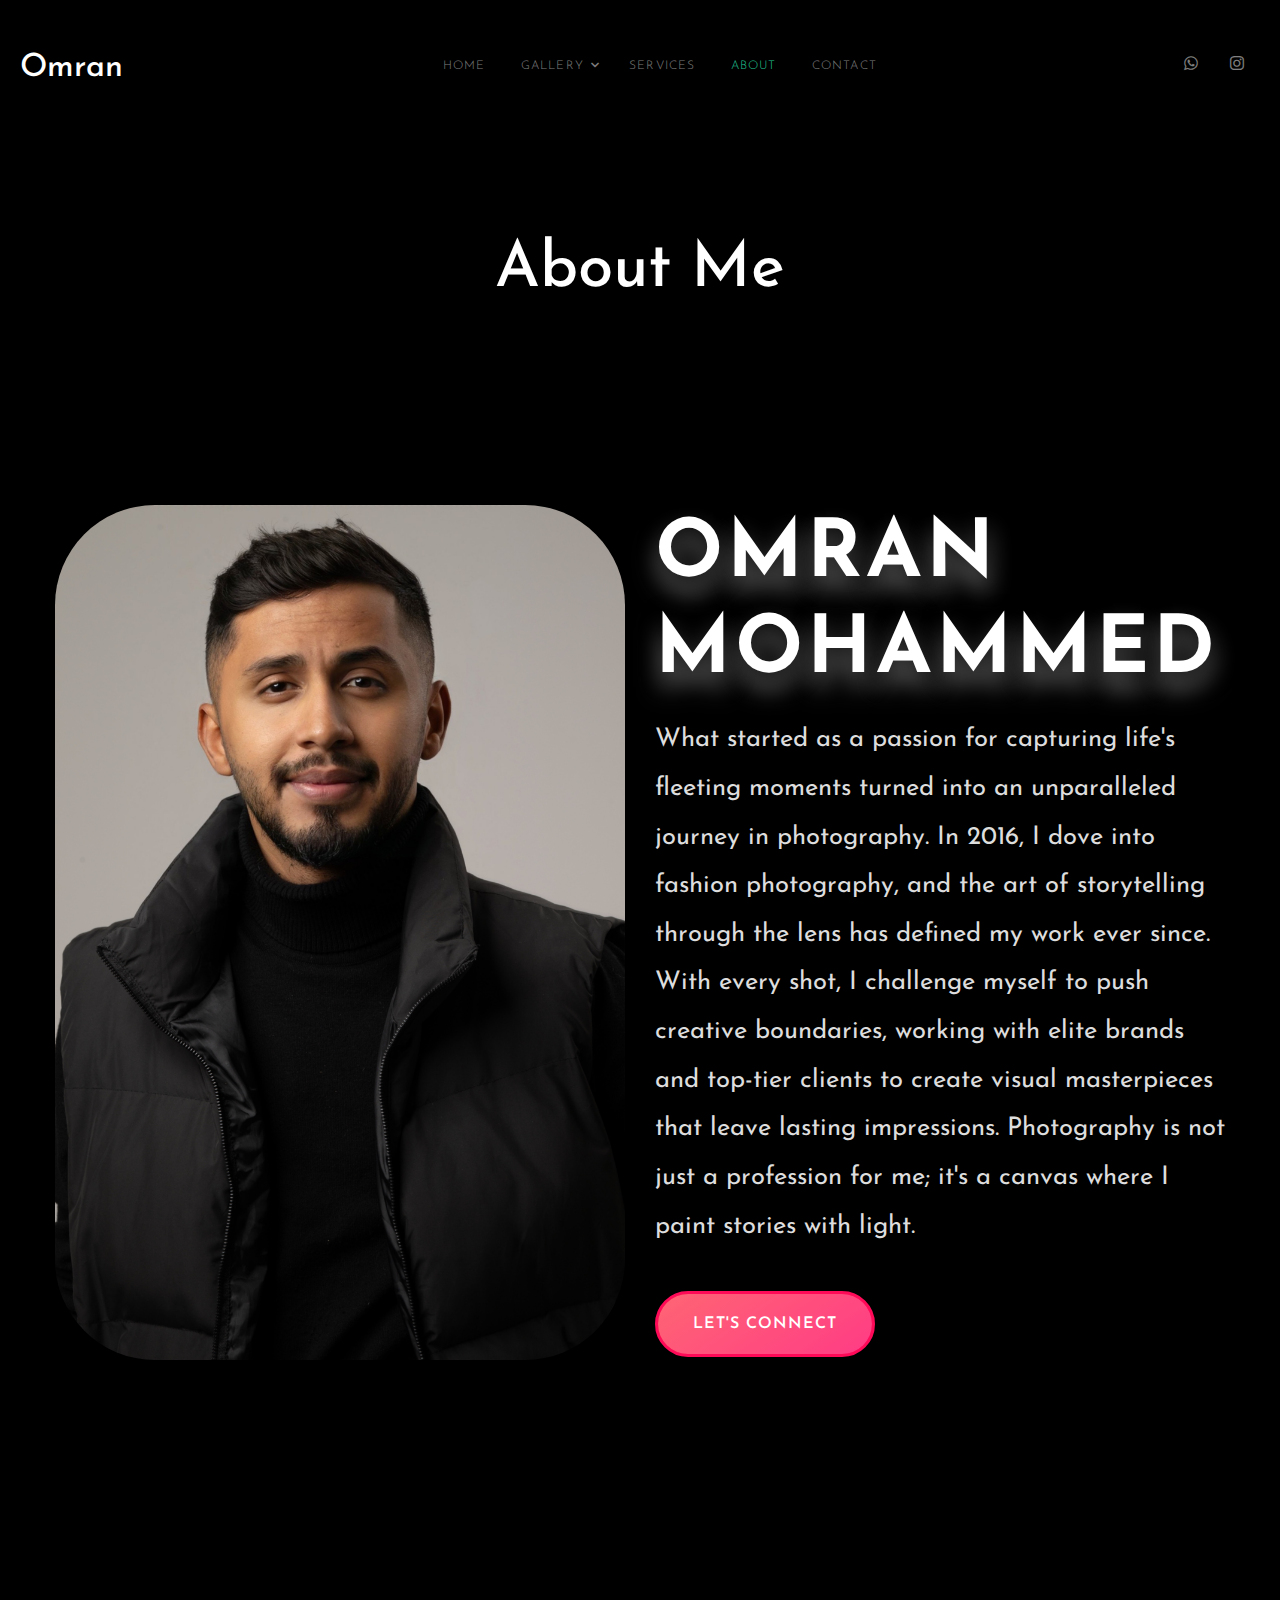
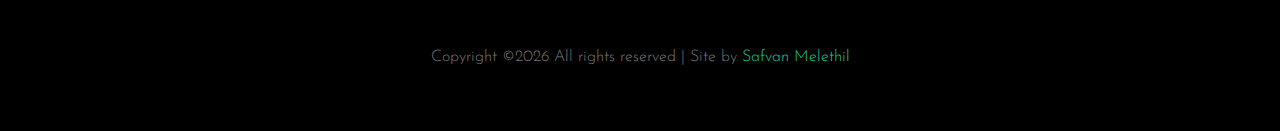
==== commit 1e150477: "Update about.html" ====
--- a/about.html
+++ b/about.html
@@ -49,7 +49,7 @@
         <div class="row align-items-center">
 
           <div class="col-6 col-xl-2" data-aos="fade-down">
-            <h1 class="mb-0"><a href="index.html" class="text-white h2 mb-0">Omran Mohammad</a></h1>
+            <h1 class="mb-0"><a href="index.html" class="text-white h2 mb-0">Omran</a></h1>
           </div>
           <div class="col-10 col-md-8 d-none d-xl-block" data-aos="fade-down">
             <nav class="site-navigation position-relative text-right text-lg-center" role="navigation">
@@ -367,4 +367,4 @@
   </script>
 
 </body>
-</html>+</html>
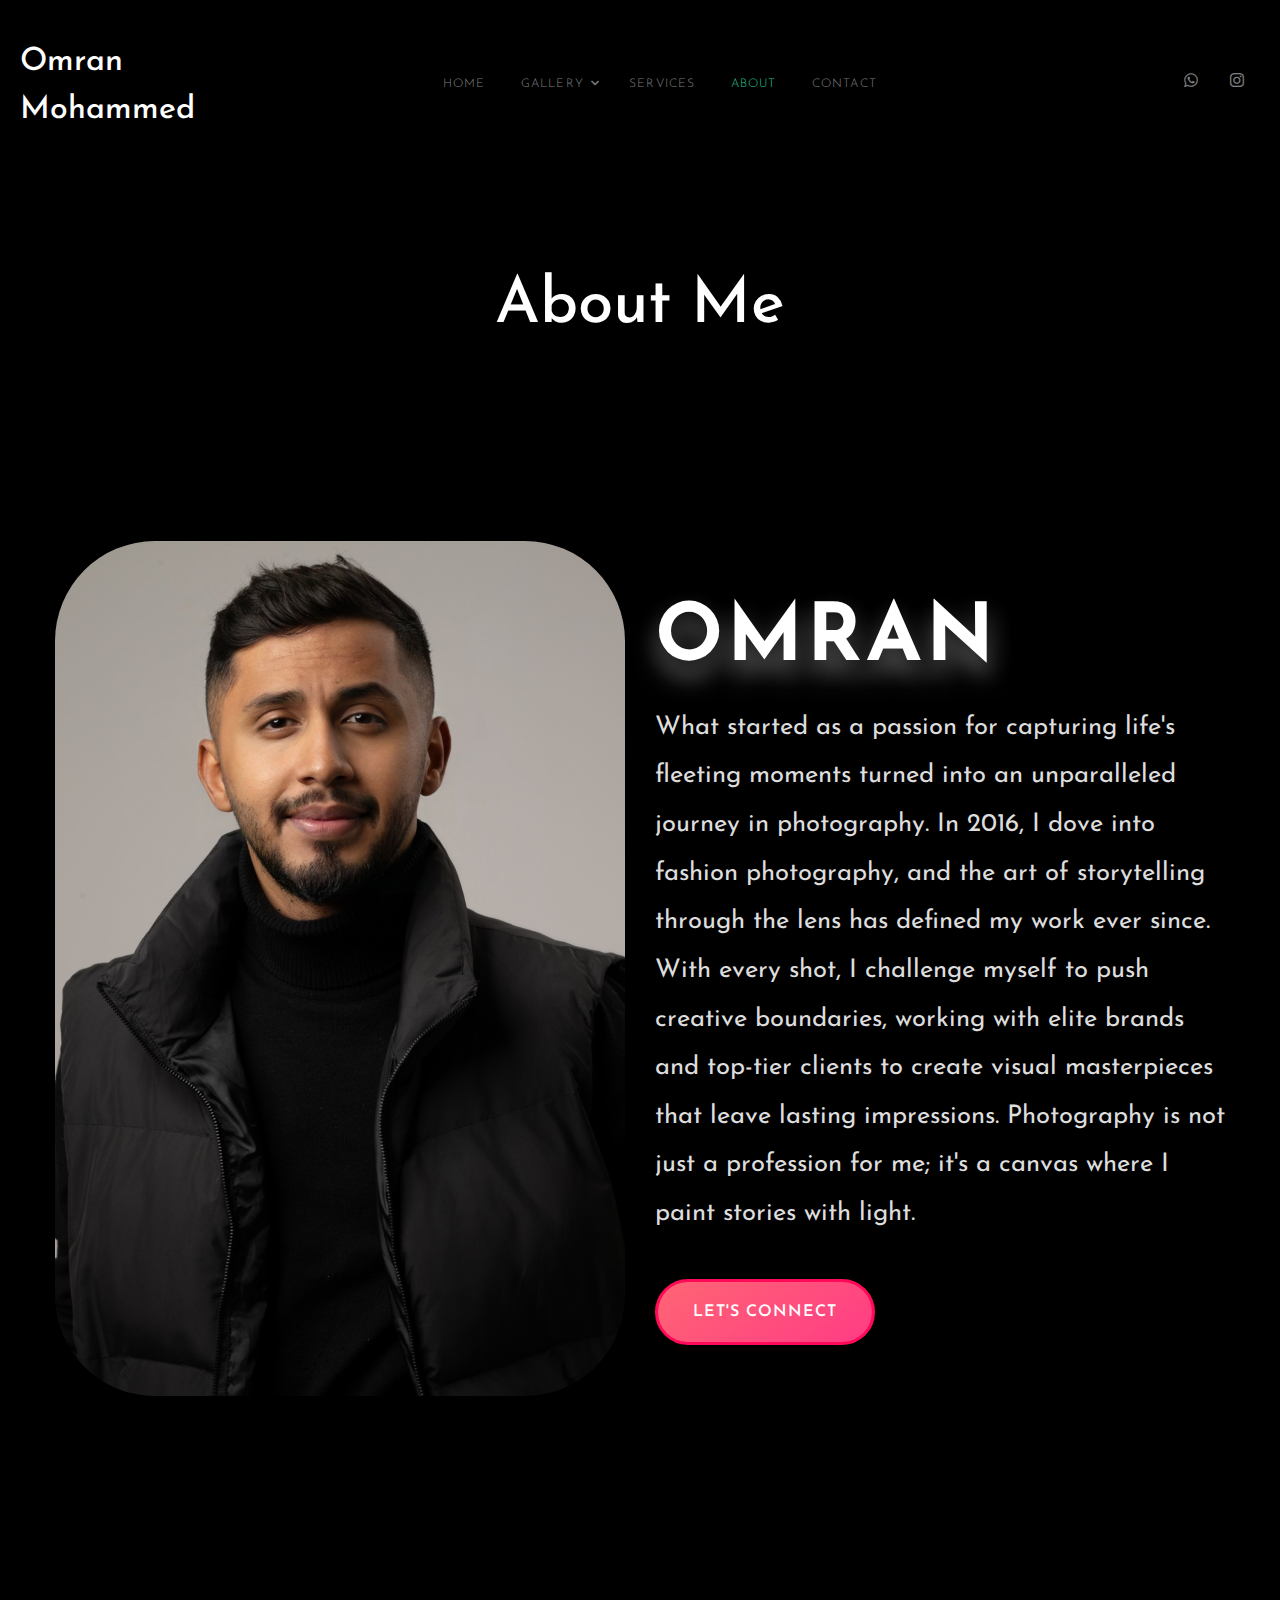
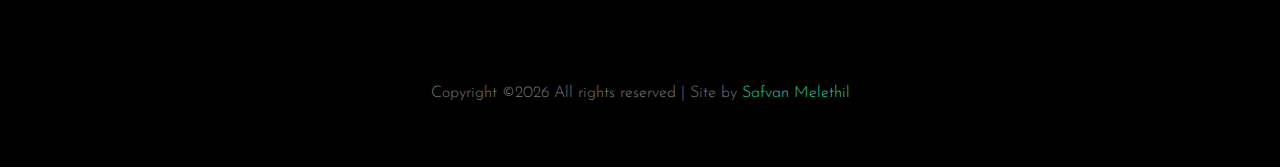
==== commit b94c6ee0: "Update about.html" ====
--- a/about.html
+++ b/about.html
@@ -49,7 +49,7 @@
         <div class="row align-items-center">
 
           <div class="col-6 col-xl-2" data-aos="fade-down">
-            <h1 class="mb-0"><a href="index.html" class="text-white h2 mb-0">Omran</a></h1>
+            <h1 class="mb-0"><a href="index.html" class="text-white h2 mb-0">Omran Mohammed</a></h1>
           </div>
           <div class="col-10 col-md-8 d-none d-xl-block" data-aos="fade-down">
             <nav class="site-navigation position-relative text-right text-lg-center" role="navigation">
@@ -129,7 +129,7 @@
                   <div class="col-md-6 ml-auto">
                       <!-- Bold, Artistic Headline -->
                       <h1 class="display-4 font-weight-bold mb-3 text-shadow wow fadeInUp" data-wow-delay="0.3s">
-                          Omran Mohammed
+                          Omran
                       </h1>
                       <p class="lead aboutp wow fadeInUp" data-wow-delay="0.6s">
                           What started as a passion for capturing life's fleeting moments turned into an unparalleled journey in photography. In 2016, I dove into fashion photography, and the art of storytelling through the lens has defined my work ever since. With every shot, I challenge myself to push creative boundaries, working with elite brands and top-tier clients to create visual masterpieces that leave lasting impressions. Photography is not just a profession for me; it's a canvas where I paint stories with light.
